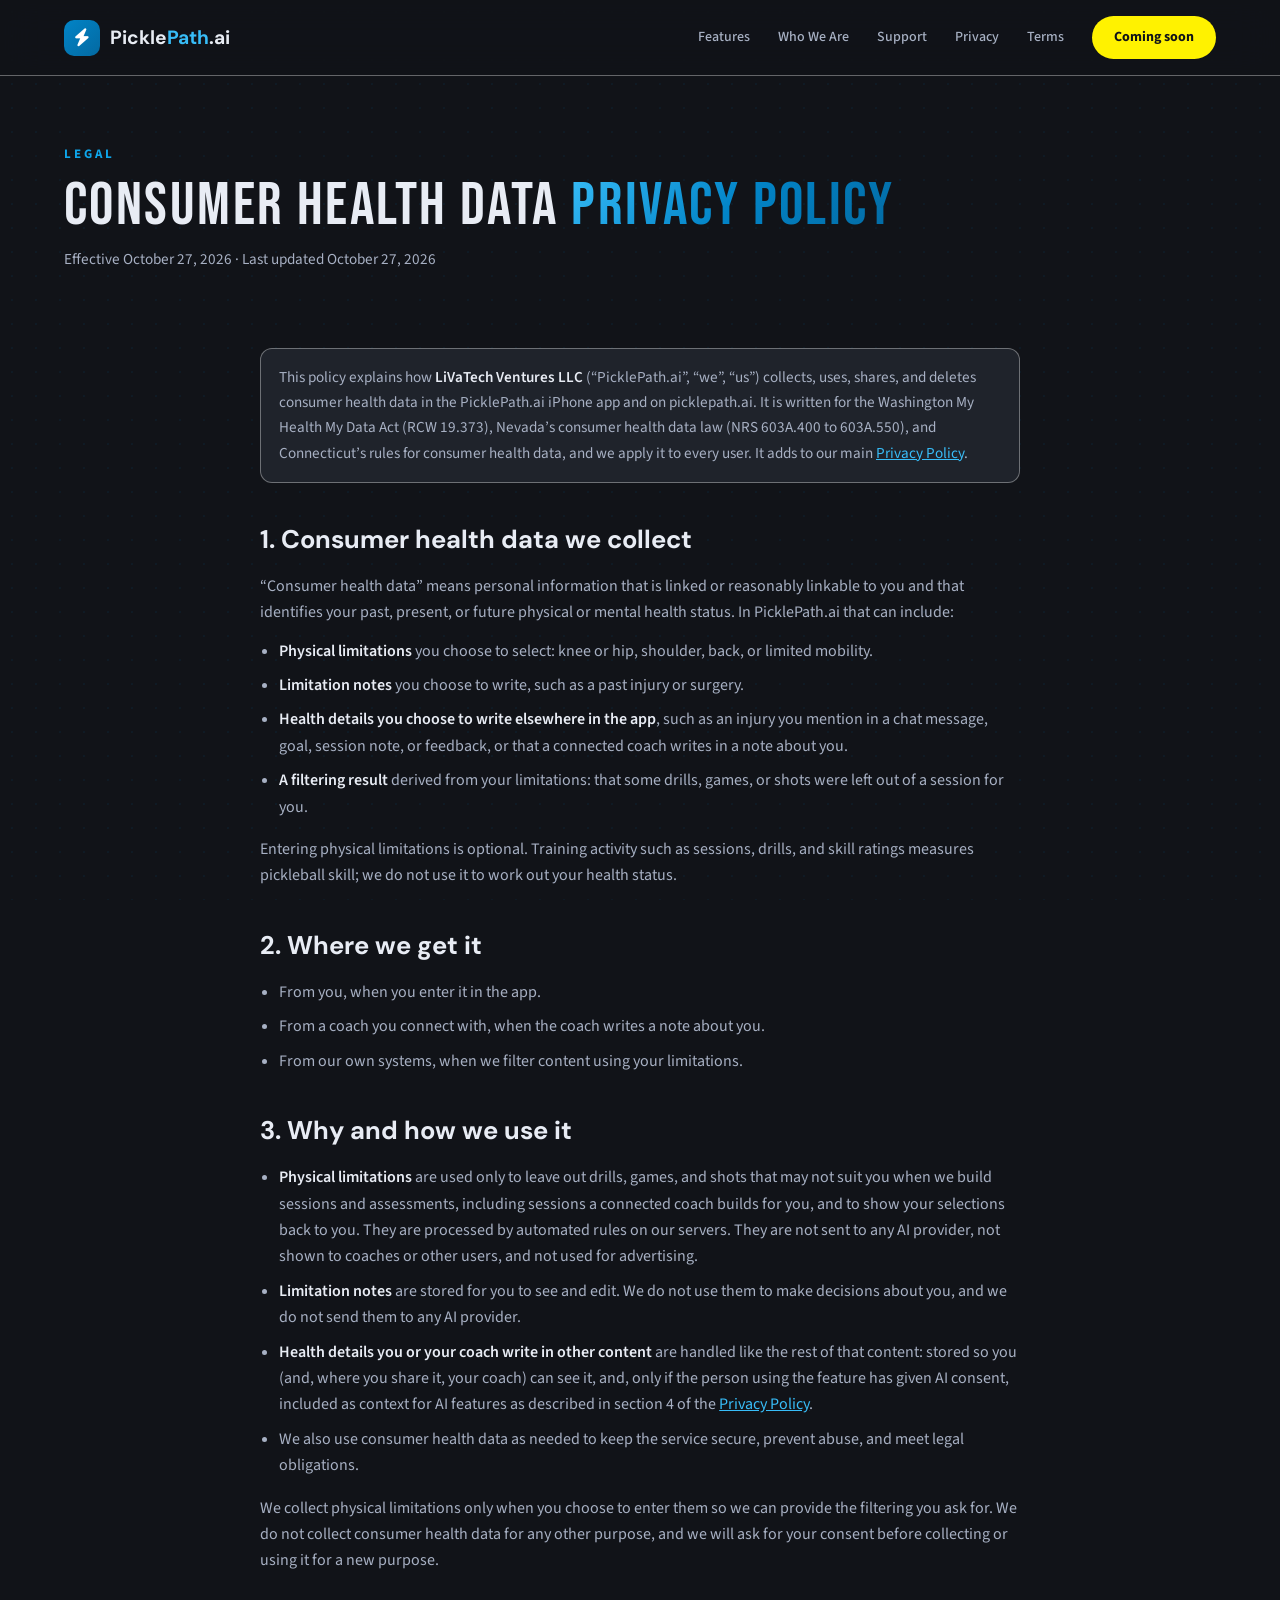
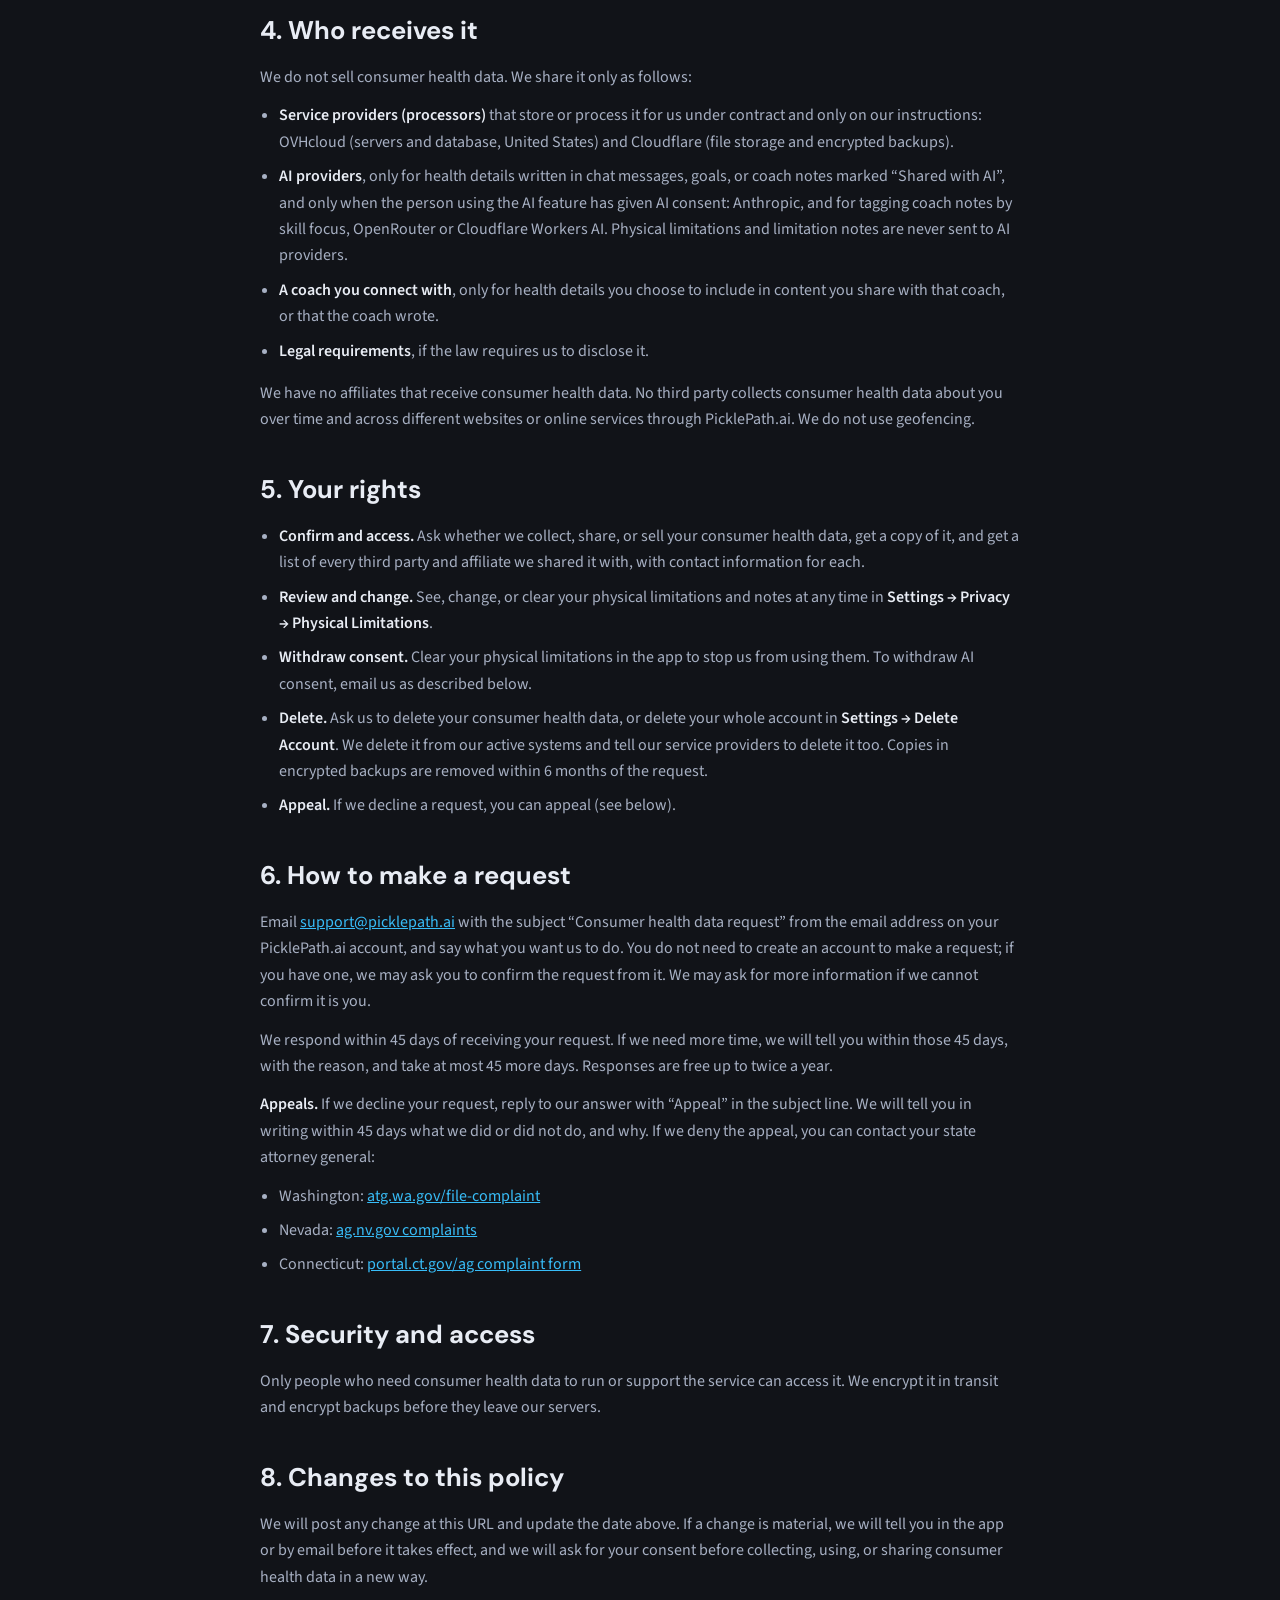
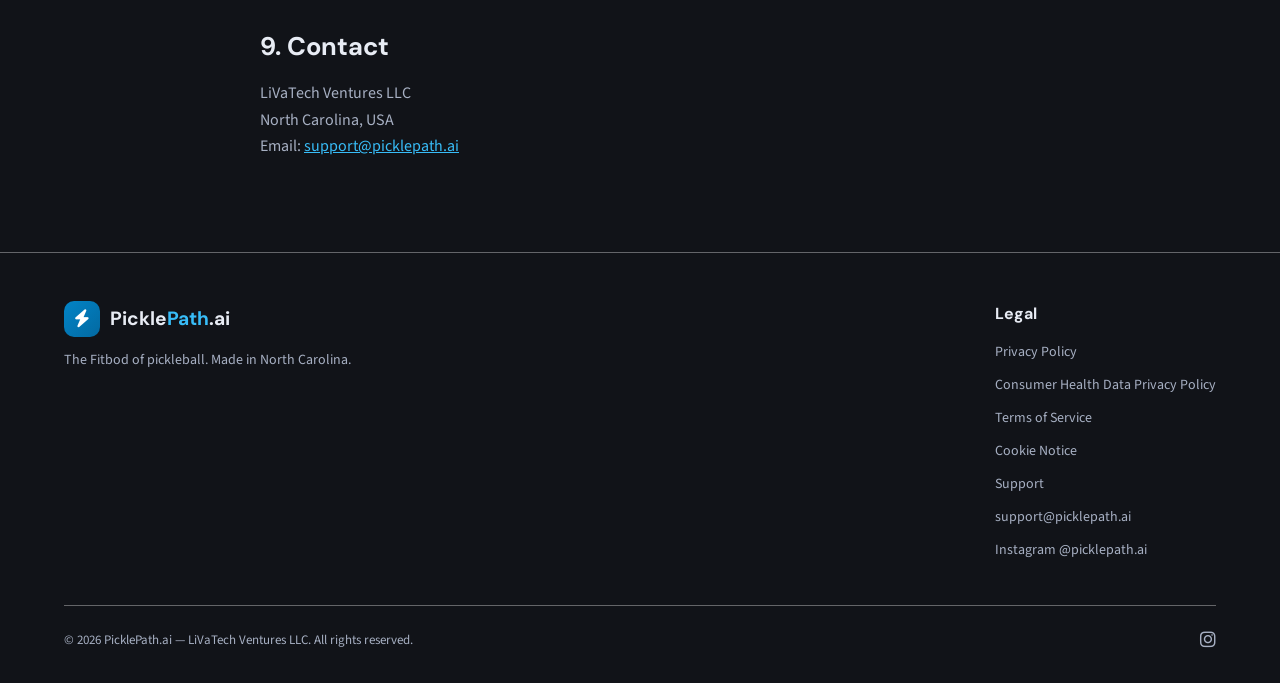
==== consumer-health-data/index.html @ 4d84c698 "legal: privacy policy matches app and backend; add Consumer Health Data Privacy Policy; subscription" ====
<!DOCTYPE html>
<html lang="en">
<head>
<meta charset="UTF-8">
<meta name="viewport" content="width=device-width, initial-scale=1.0">
<title>Consumer Health Data Privacy Policy — PicklePath.ai</title>
<meta name="description" content="How LiVaTech Ventures LLC handles consumer health data in PicklePath.ai under Washington, Nevada, and Connecticut law.">
<meta name="theme-color" content="#0284C7">
<link rel="preconnect" href="https://fonts.googleapis.com">
<link rel="preconnect" href="https://fonts.gstatic.com" crossorigin>
<link href="https://fonts.googleapis.com/css2?family=Bebas+Neue&family=DM+Sans:ital,opsz,wght@0,9..40,400;0,9..40,500;0,9..40,600;0,9..40,700&family=Source+Sans+3:ital,wght@0,400;0,500;0,600;0,700&display=swap" rel="stylesheet">
<link rel="stylesheet" href="https://cdnjs.cloudflare.com/ajax/libs/font-awesome/6.5.1/css/all.min.css">
<link rel="stylesheet" href="../css/legal.css">
</head>
<body>
<nav id="navbar">
  <div class="nav-inner">
    <a href="../" class="nav-logo"><div class="nav-logo-icon"><i class="fas fa-bolt"></i></div><div class="nav-logo-text">Pickle<span>Path</span>.ai</div></a>
    <div class="nav-links" id="navLinks">
      <a href="../#features">Features</a>
      <a href="../#who-we-are">Who We Are</a>
      <a href="../support/">Support</a>
      <a href="../privacy/">Privacy</a>
      <a href="../terms/">Terms</a>
      <a href="../#coming-soon" class="nav-cta">Coming soon</a>
    </div>
    <button class="mobile-toggle" id="mobileToggle" aria-label="Toggle menu"><i class="fas fa-bars"></i></button>
  </div>
</nav>

<header class="legal-hero">
  <div class="container">
    <span class="section-label">Legal</span>
    <h1>Consumer Health Data <span class="gradient-text">Privacy Policy</span></h1>
    <p class="legal-meta">Effective October 27, 2026 · Last updated October 27, 2026</p>
  </div>
</header>

<article class="container legal-doc">
  <p class="legal-note">
    This policy explains how <strong>LiVaTech Ventures LLC</strong> (“PicklePath.ai”, “we”, “us”) collects, uses, shares, and deletes consumer health data in the PicklePath.ai iPhone app and on picklepath.ai. It is written for the Washington My Health My Data Act (RCW 19.373), Nevada’s consumer health data law (NRS 603A.400 to 603A.550), and Connecticut’s rules for consumer health data, and we apply it to every user. It adds to our main <a href="../privacy/">Privacy Policy</a>.
  </p>

  <h2 id="what">1. Consumer health data we collect</h2>
  <p>“Consumer health data” means personal information that is linked or reasonably linkable to you and that identifies your past, present, or future physical or mental health status. In PicklePath.ai that can include:</p>
  <ul>
    <li><strong>Physical limitations</strong> you choose to select: knee or hip, shoulder, back, or limited mobility.</li>
    <li><strong>Limitation notes</strong> you choose to write, such as a past injury or surgery.</li>
    <li><strong>Health details you choose to write elsewhere in the app</strong>, such as an injury you mention in a chat message, goal, session note, or feedback, or that a connected coach writes in a note about you.</li>
    <li><strong>A filtering result</strong> derived from your limitations: that some drills, games, or shots were left out of a session for you.</li>
  </ul>
  <p>Entering physical limitations is optional. Training activity such as sessions, drills, and skill ratings measures pickleball skill; we do not use it to work out your health status.</p>

  <h2 id="sources">2. Where we get it</h2>
  <ul>
    <li>From you, when you enter it in the app.</li>
    <li>From a coach you connect with, when the coach writes a note about you.</li>
    <li>From our own systems, when we filter content using your limitations.</li>
  </ul>

  <h2 id="use">3. Why and how we use it</h2>
  <ul>
    <li><strong>Physical limitations</strong> are used only to leave out drills, games, and shots that may not suit you when we build sessions and assessments, including sessions a connected coach builds for you, and to show your selections back to you. They are processed by automated rules on our servers. They are not sent to any AI provider, not shown to coaches or other users, and not used for advertising.</li>
    <li><strong>Limitation notes</strong> are stored for you to see and edit. We do not use them to make decisions about you, and we do not send them to any AI provider.</li>
    <li><strong>Health details you or your coach write in other content</strong> are handled like the rest of that content: stored so you (and, where you share it, your coach) can see it, and, only if the person using the feature has given AI consent, included as context for AI features as described in section 4 of the <a href="../privacy/#ai">Privacy Policy</a>.</li>
    <li>We also use consumer health data as needed to keep the service secure, prevent abuse, and meet legal obligations.</li>
  </ul>
  <p>We collect physical limitations only when you choose to enter them so we can provide the filtering you ask for. We do not collect consumer health data for any other purpose, and we will ask for your consent before collecting or using it for a new purpose.</p>

  <h2 id="sharing">4. Who receives it</h2>
  <p>We do not sell consumer health data. We share it only as follows:</p>
  <ul>
    <li><strong>Service providers (processors)</strong> that store or process it for us under contract and only on our instructions: OVHcloud (servers and database, United States) and Cloudflare (file storage and encrypted backups).</li>
    <li><strong>AI providers</strong>, only for health details written in chat messages, goals, or coach notes marked “Shared with AI”, and only when the person using the AI feature has given AI consent: Anthropic, and for tagging coach notes by skill focus, OpenRouter or Cloudflare Workers AI. Physical limitations and limitation notes are never sent to AI providers.</li>
    <li><strong>A coach you connect with</strong>, only for health details you choose to include in content you share with that coach, or that the coach wrote.</li>
    <li><strong>Legal requirements</strong>, if the law requires us to disclose it.</li>
  </ul>
  <p>We have no affiliates that receive consumer health data. No third party collects consumer health data about you over time and across different websites or online services through PicklePath.ai. We do not use geofencing.</p>

  <h2 id="rights">5. Your rights</h2>
  <ul>
    <li><strong>Confirm and access.</strong> Ask whether we collect, share, or sell your consumer health data, get a copy of it, and get a list of every third party and affiliate we shared it with, with contact information for each.</li>
    <li><strong>Review and change.</strong> See, change, or clear your physical limitations and notes at any time in <strong>Settings → Privacy → Physical Limitations</strong>.</li>
    <li><strong>Withdraw consent.</strong> Clear your physical limitations in the app to stop us from using them. To withdraw AI consent, email us as described below.</li>
    <li><strong>Delete.</strong> Ask us to delete your consumer health data, or delete your whole account in <strong>Settings → Delete Account</strong>. We delete it from our active systems and tell our service providers to delete it too. Copies in encrypted backups are removed within 6 months of the request.</li>
    <li><strong>Appeal.</strong> If we decline a request, you can appeal (see below).</li>
  </ul>

  <h2 id="requests">6. How to make a request</h2>
  <p>Email <a href="mailto:support@picklepath.ai?subject=Consumer%20health%20data%20request">support@picklepath.ai</a> with the subject “Consumer health data request” from the email address on your PicklePath.ai account, and say what you want us to do. You do not need to create an account to make a request; if you have one, we may ask you to confirm the request from it. We may ask for more information if we cannot confirm it is you.</p>
  <p>We respond within 45 days of receiving your request. If we need more time, we will tell you within those 45 days, with the reason, and take at most 45 more days. Responses are free up to twice a year.</p>
  <p><strong>Appeals.</strong> If we decline your request, reply to our answer with “Appeal” in the subject line. We will tell you in writing within 45 days what we did or did not do, and why. If we deny the appeal, you can contact your state attorney general:</p>
  <ul>
    <li>Washington: <a href="https://www.atg.wa.gov/file-complaint" rel="noopener noreferrer">atg.wa.gov/file-complaint</a></li>
    <li>Nevada: <a href="https://ag.nv.gov/Complaints/CSU_Complaints___FAQ/" rel="noopener noreferrer">ag.nv.gov complaints</a></li>
    <li>Connecticut: <a href="https://portal.ct.gov/ag/common/complaint-form-landing-page" rel="noopener noreferrer">portal.ct.gov/ag complaint form</a></li>
  </ul>

  <h2 id="security">7. Security and access</h2>
  <p>Only people who need consumer health data to run or support the service can access it. We encrypt it in transit and encrypt backups before they leave our servers.</p>

  <h2 id="changes">8. Changes to this policy</h2>
  <p>We will post any change at this URL and update the date above. If a change is material, we will tell you in the app or by email before it takes effect, and we will ask for your consent before collecting, using, or sharing consumer health data in a new way.</p>

  <h2 id="contact">9. Contact</h2>
  <p>LiVaTech Ventures LLC<br>North Carolina, USA<br>Email: <a href="mailto:support@picklepath.ai">support@picklepath.ai</a></p>
</article>

<footer>
  <div class="container">
    <div class="footer-inner">
      <div class="footer-brand">
        <a href="../" class="nav-logo"><div class="nav-logo-icon"><i class="fas fa-bolt"></i></div><div class="nav-logo-text">Pickle<span>Path</span>.ai</div></a>
        <p>The Fitbod of pickleball. Made in North Carolina.</p>
      </div>
      <div class="footer-links-group">
        <h4>Legal</h4>
        <a href="../privacy/">Privacy Policy</a>
        <a href="./">Consumer Health Data Privacy Policy</a>
        <a href="../terms/">Terms of Service</a>
        <a href="../cookie-notice/">Cookie Notice</a>
        <a href="../support/">Support</a>
        <a href="mailto:support@picklepath.ai">support@picklepath.ai</a>
        <a href="https://www.instagram.com/picklepath.ai/" rel="noopener noreferrer">Instagram @picklepath.ai</a>
      </div>
    </div>
    <div class="footer-bottom"><p>© 2026 PicklePath.ai — LiVaTech Ventures LLC. All rights reserved.</p><div class="footer-socials"><a href="https://www.instagram.com/picklepath.ai/" aria-label="PicklePath.ai on Instagram" rel="noopener noreferrer"><i class="fab fa-instagram"></i></a></div></div>
  </div>
</footer>
<script src="../js/site.js"></script>
</body>
</html>
---- css/legal.css ----
*, *::before, *::after { box-sizing: border-box; margin: 0; padding: 0; }
:root {
  --primary: #0284C7;
  --primary-light: #0EA5E9;
  --primary-bright: #38BDF8;
  --primary-dark: #0369A1;
  --accent: #FFF200;
  --bg: #111318;
  --surface: #181B22;
  --card: #1F232B;
  --text: #E8ECF4;
  --text-secondary: #A7B0C3;
  --border: rgba(255,255,255,0.35);
  --font-display: 'Bebas Neue', sans-serif;
  --font-heading: 'DM Sans', sans-serif;
  --font-body: 'Source Sans 3', sans-serif;
  --max-w: 1200px;
  --prose-w: 760px;
  --transition: 0.3s cubic-bezier(0.4, 0, 0.2, 1);
}
html { scroll-behavior: smooth; scroll-padding-top: 88px; -webkit-font-smoothing: antialiased; }
body {
  font-family: var(--font-body);
  background: var(--bg);
  color: var(--text);
  line-height: 1.65;
}
body::before {
  content: '';
  position: fixed;
  inset: 0;
  background-image: radial-gradient(rgba(2, 132, 199, 0.07) 1px, transparent 1px);
  background-size: 24px 24px;
  pointer-events: none;
  z-index: 0;
}
.container { max-width: var(--max-w); margin: 0 auto; padding: 0 24px; position: relative; z-index: 1; }
.gradient-text {
  background: linear-gradient(135deg, var(--primary-bright), var(--primary), var(--primary-dark));
  -webkit-background-clip: text;
  -webkit-text-fill-color: transparent;
  background-clip: text;
}
nav {
  position: fixed;
  top: 0; left: 0; right: 0;
  z-index: 100;
  padding: 16px 0;
  background: rgba(17, 19, 24, 0.85);
  backdrop-filter: blur(20px) saturate(180%);
  -webkit-backdrop-filter: blur(20px) saturate(180%);
  box-shadow: 0 1px 0 var(--border);
}
.nav-inner {
  display: flex;
  align-items: center;
  justify-content: space-between;
  max-width: var(--max-w);
  margin: 0 auto;
  padding: 0 24px;
}
.nav-logo { display: flex; align-items: center; gap: 10px; text-decoration: none; }
.nav-logo-icon {
  width: 36px; height: 36px;
  background: linear-gradient(135deg, var(--primary), var(--primary-dark));
  border-radius: 10px;
  display: flex; align-items: center; justify-content: center;
  font-size: 18px; color: white;
}
.nav-logo-text { font-family: var(--font-heading); font-weight: 700; font-size: 1.2rem; color: var(--text); }
.nav-logo-text span { color: var(--primary-bright); }
.nav-links { display: flex; align-items: center; gap: 28px; }
.nav-links a {
  color: var(--text-secondary);
  text-decoration: none;
  font-size: 14px;
  font-weight: 500;
}
.nav-links a:hover, .nav-links a[aria-current="page"] { color: var(--text); }
.nav-cta {
  background: var(--accent) !important;
  color: #111318 !important;
  font-weight: 700 !important;
  padding: 10px 22px;
  border-radius: 50px;
  font-size: 14px !important;
}
.mobile-toggle { display: none; background: none; border: none; color: var(--text); font-size: 22px; cursor: pointer; }

.legal-hero { padding: 140px 0 32px; }
.legal-hero .section-label {
  font-size: 13px;
  font-weight: 700;
  letter-spacing: 3px;
  text-transform: uppercase;
  color: var(--primary-light);
  margin-bottom: 12px;
  display: inline-block;
}
.legal-hero h1 {
  font-family: var(--font-display);
  font-weight: 400;
  font-size: clamp(2.6rem, 6vw, 3.8rem);
  letter-spacing: 0.04em;
  text-transform: uppercase;
  line-height: 0.95;
  margin-bottom: 12px;
}
.legal-meta { color: var(--text-secondary); font-size: 0.95rem; }

.legal-doc {
  max-width: var(--prose-w);
  padding: 24px 0 80px;
}
.legal-doc h2 {
  font-family: var(--font-heading);
  font-weight: 700;
  font-size: 1.6rem;
  margin: 36px 0 12px;
}
.legal-doc h3 {
  font-size: 1.05rem;
  font-weight: 600;
  margin: 22px 0 8px;
}
.legal-doc p, .legal-doc li { color: var(--text-secondary); margin-bottom: 12px; }
.legal-doc ul { padding-left: 1.2rem; margin-bottom: 16px; }
.legal-doc li { margin-bottom: 8px; }
.legal-doc a { color: var(--primary-bright); }
.legal-doc strong { color: var(--text); font-weight: 600; }
.legal-note {
  background: var(--card);
  border: 1px solid var(--border);
  border-radius: 12px;
  padding: 16px 18px;
  margin: 20px 0 28px;
  color: var(--text-secondary);
  font-size: 0.95rem;
}
.support-card {
  background: var(--card);
  border: 1px solid var(--border);
  border-radius: 16px;
  padding: 24px;
  margin: 8px 0 32px;
}
.support-card h2 { margin-top: 0; }
.support-cta {
  display: inline-flex;
  align-items: center;
  margin-top: 8px;
  padding: 12px 22px;
  background: var(--accent);
  color: #111318 !important;
  font-weight: 700;
  border-radius: 12px;
  text-decoration: none;
}

.legal-doc table {
  width: 100%;
  border-collapse: collapse;
  margin: 16px 0 24px;
  font-size: 0.9rem;
}
.legal-doc table th,
.legal-doc table td {
  padding: 10px 12px;
  border: 1px solid var(--border);
  text-align: left;
  vertical-align: top;
}
.legal-doc table th {
  background: var(--card);
  font-weight: 600;
  color: var(--text);
}
.legal-doc table td {
  color: var(--text-secondary);
}
.legal-doc table tr:nth-child(even) td {
  background: rgba(255, 255, 255, 0.02);
}
footer { padding: 48px 0 28px; border-top: 1px solid var(--border); }
.footer-inner { display: flex; justify-content: space-between; gap: 40px; margin-bottom: 32px; }
.footer-brand { max-width: 300px; }
.footer-brand .nav-logo { margin-bottom: 12px; }
.footer-brand p { font-size: 14px; color: var(--text-secondary); }
.footer-links-group h4 { font-family: var(--font-heading); font-weight: 700; margin-bottom: 14px; }
.footer-links-group a {
  display: block;
  font-size: 14px;
  color: var(--text-secondary);
  text-decoration: none;
  margin-bottom: 10px;
}
.footer-links-group a:hover { color: var(--primary-bright); }
.footer-bottom {
  display: flex;
  justify-content: space-between;
  align-items: center;
  padding-top: 20px;
  border-top: 1px solid var(--border);
  font-size: 13px;
  color: var(--text-secondary);
}
.footer-socials { display: flex; gap: 16px; }
.footer-socials a { color: var(--text-secondary); font-size: 18px; }
.footer-socials a:hover { color: var(--primary-bright); }

@media (max-width: 768px) {
  .nav-links { display: none; }
  .nav-links.open {
    display: flex;
    flex-direction: column;
    position: absolute;
    top: 100%; left: 0; right: 0;
    background: rgba(17, 19, 24, 0.95);
    padding: 24px;
    gap: 20px;
    border-bottom: 1px solid var(--border);
  }
  .mobile-toggle { display: block; }
  .footer-inner, .footer-bottom { flex-direction: column; gap: 20px; }
}
@media (prefers-reduced-motion: reduce) {
  html { scroll-behavior: auto; }
}
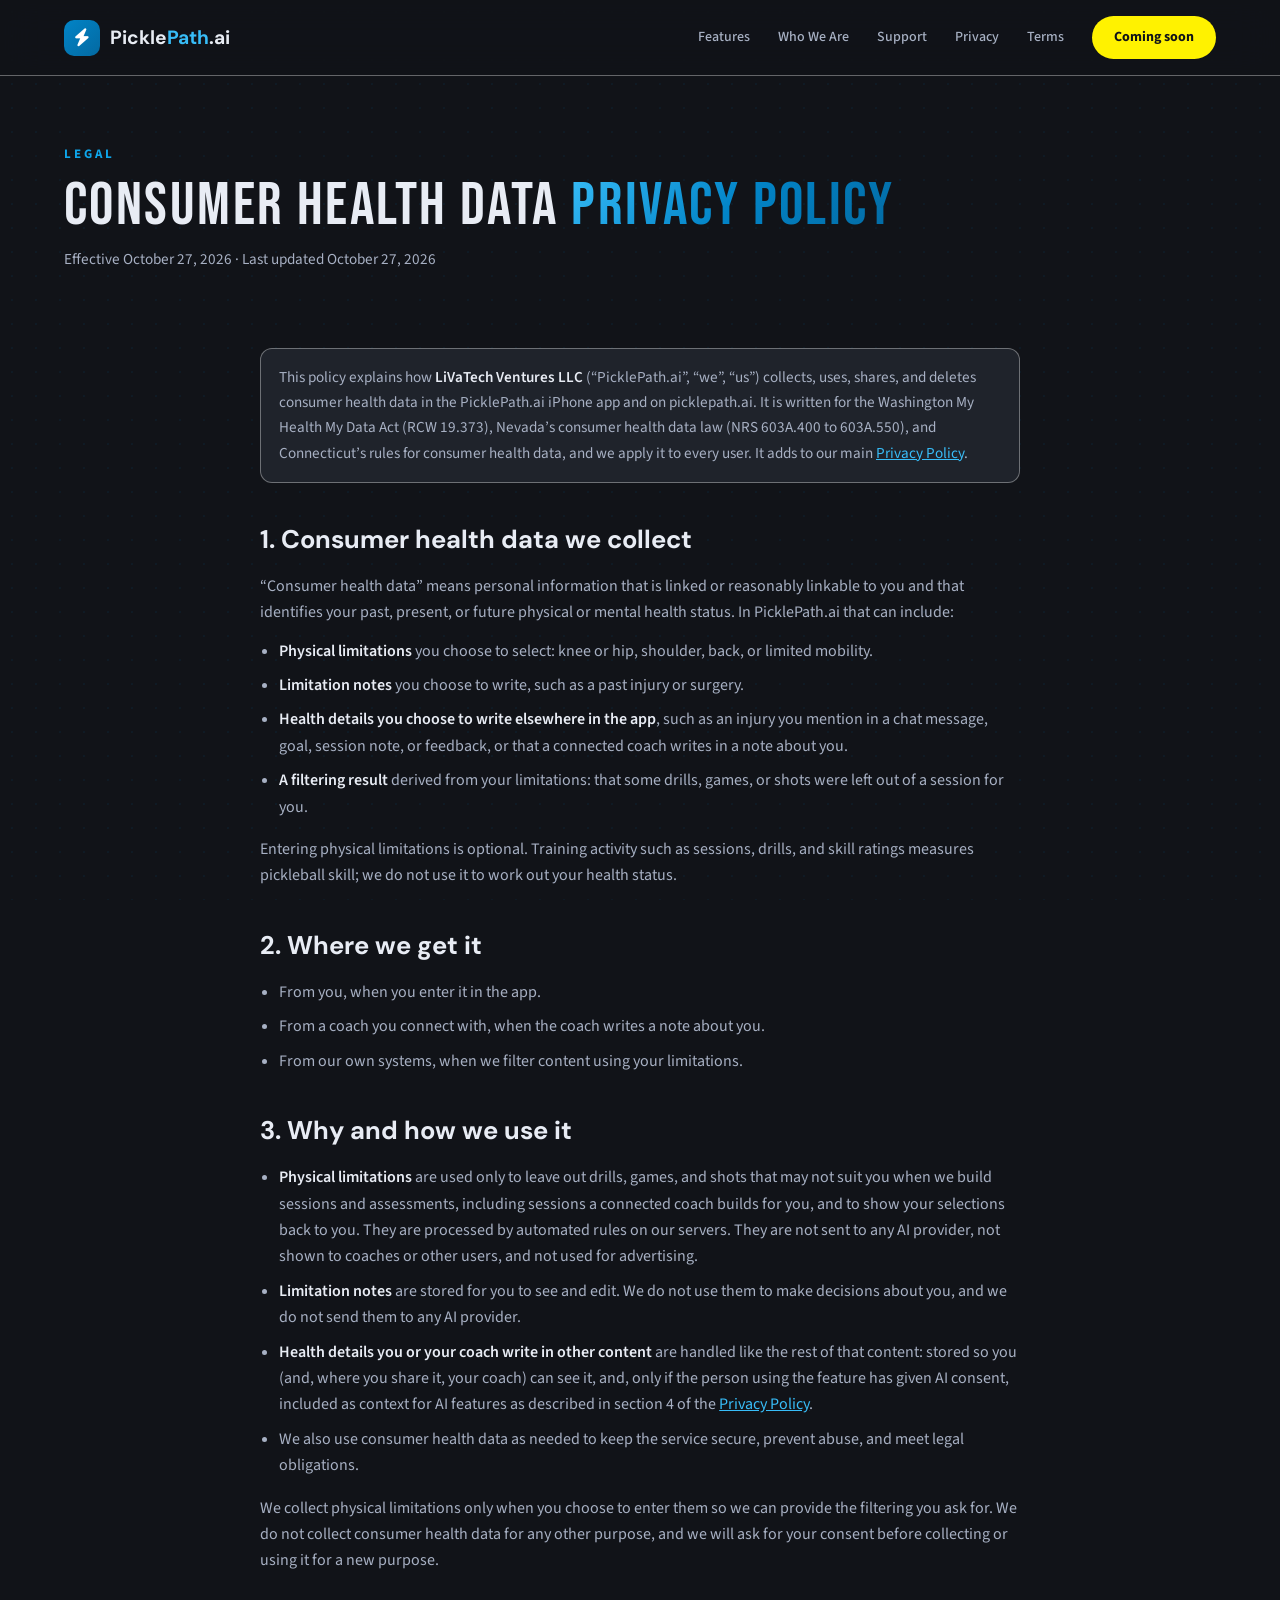
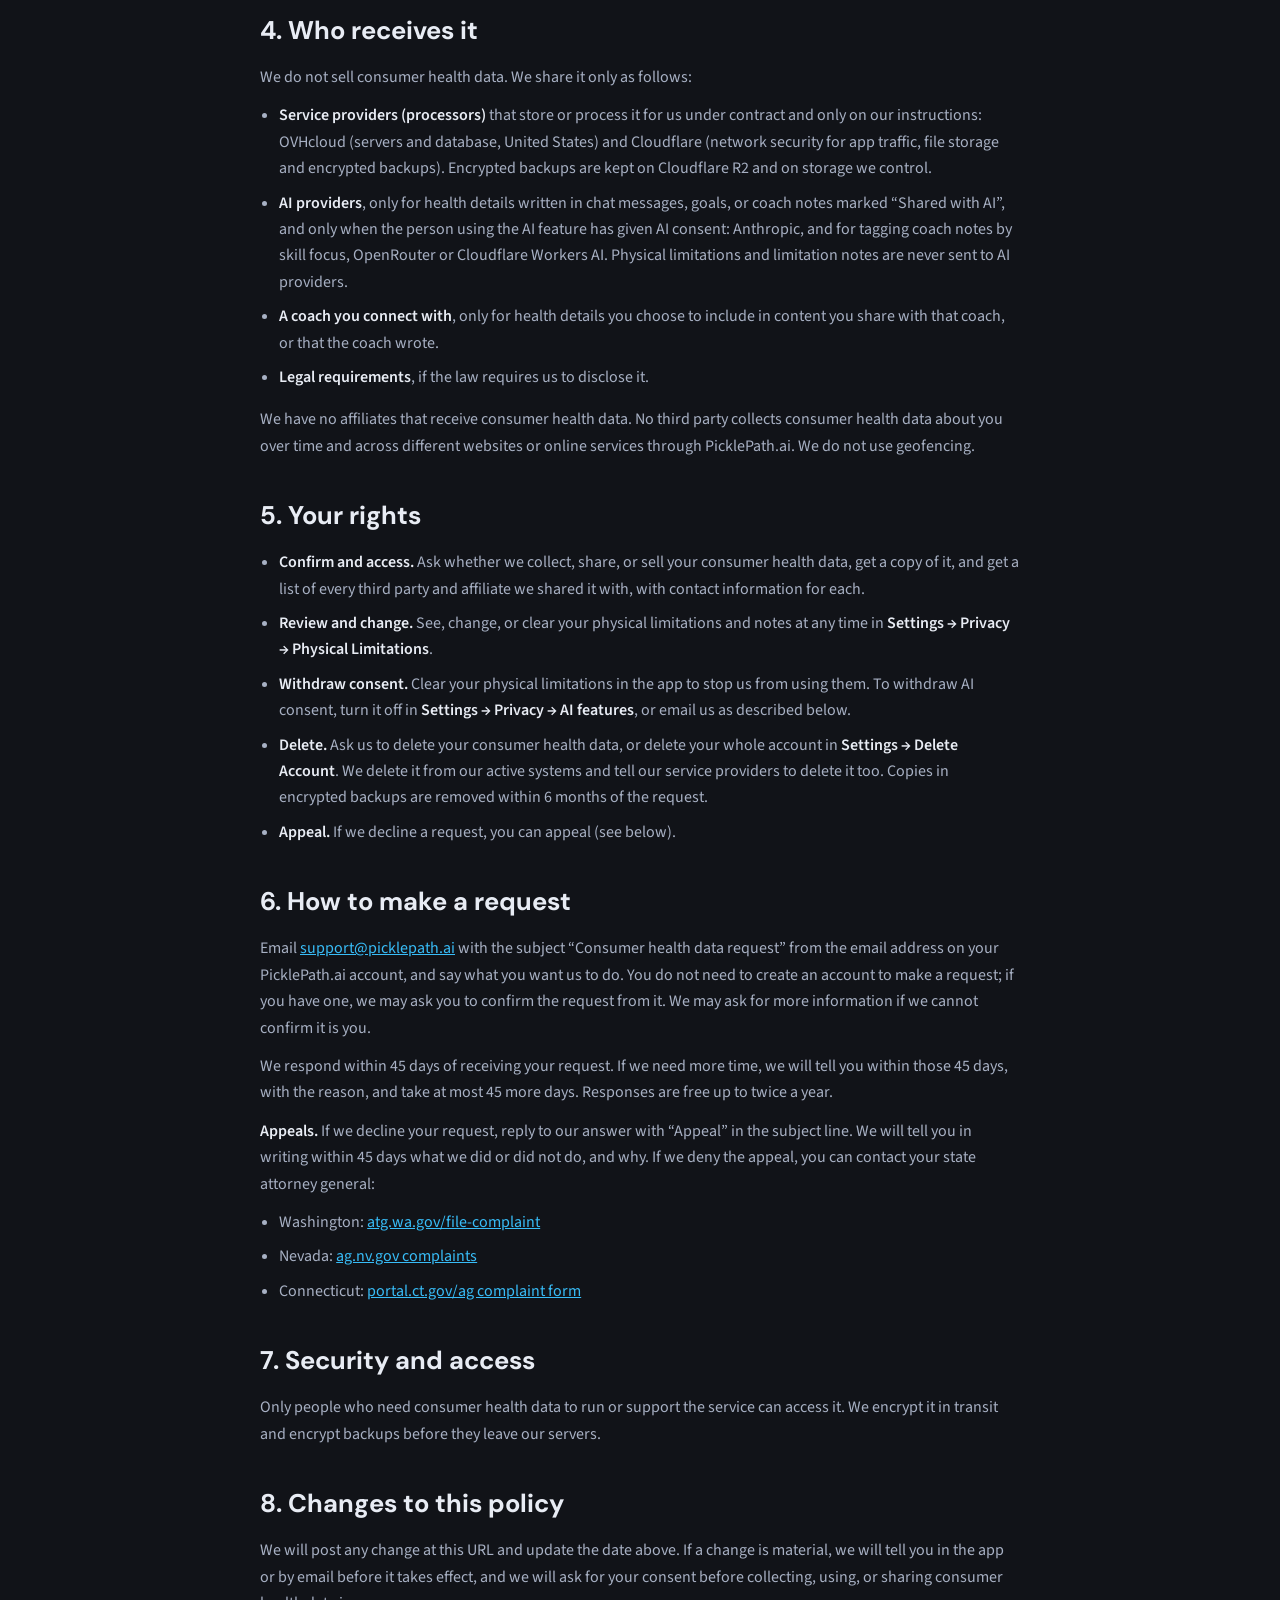
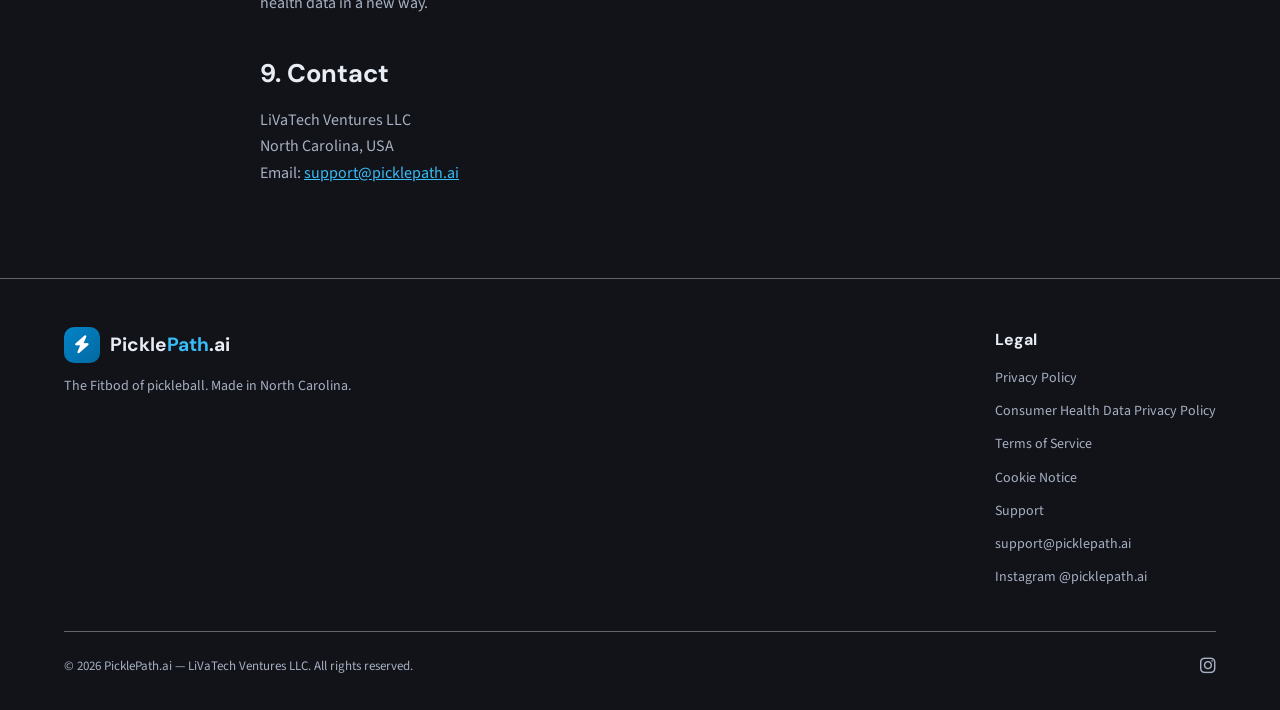
==== commit 449f77dc: "Updates the Privacy Policy. [skip ci]" ====
--- a/consumer-health-data/index.html
+++ b/consumer-health-data/index.html
@@ -70,7 +70,7 @@
   <h2 id="sharing">4. Who receives it</h2>
   <p>We do not sell consumer health data. We share it only as follows:</p>
   <ul>
-    <li><strong>Service providers (processors)</strong> that store or process it for us under contract and only on our instructions: OVHcloud (servers and database, United States) and Cloudflare (file storage and encrypted backups).</li>
+    <li><strong>Service providers (processors)</strong> that store or process it for us under contract and only on our instructions: OVHcloud (servers and database, United States) and Cloudflare (network security for app traffic, file storage and encrypted backups). Encrypted backups are kept on Cloudflare R2 and on storage we control.</li>
     <li><strong>AI providers</strong>, only for health details written in chat messages, goals, or coach notes marked “Shared with AI”, and only when the person using the AI feature has given AI consent: Anthropic, and for tagging coach notes by skill focus, OpenRouter or Cloudflare Workers AI. Physical limitations and limitation notes are never sent to AI providers.</li>
     <li><strong>A coach you connect with</strong>, only for health details you choose to include in content you share with that coach, or that the coach wrote.</li>
     <li><strong>Legal requirements</strong>, if the law requires us to disclose it.</li>
@@ -81,7 +81,7 @@
   <ul>
     <li><strong>Confirm and access.</strong> Ask whether we collect, share, or sell your consumer health data, get a copy of it, and get a list of every third party and affiliate we shared it with, with contact information for each.</li>
     <li><strong>Review and change.</strong> See, change, or clear your physical limitations and notes at any time in <strong>Settings → Privacy → Physical Limitations</strong>.</li>
-    <li><strong>Withdraw consent.</strong> Clear your physical limitations in the app to stop us from using them. To withdraw AI consent, email us as described below.</li>
+    <li><strong>Withdraw consent.</strong> Clear your physical limitations in the app to stop us from using them. To withdraw AI consent, turn it off in <strong>Settings → Privacy → AI features</strong>, or email us as described below.</li>
     <li><strong>Delete.</strong> Ask us to delete your consumer health data, or delete your whole account in <strong>Settings → Delete Account</strong>. We delete it from our active systems and tell our service providers to delete it too. Copies in encrypted backups are removed within 6 months of the request.</li>
     <li><strong>Appeal.</strong> If we decline a request, you can appeal (see below).</li>
   </ul>
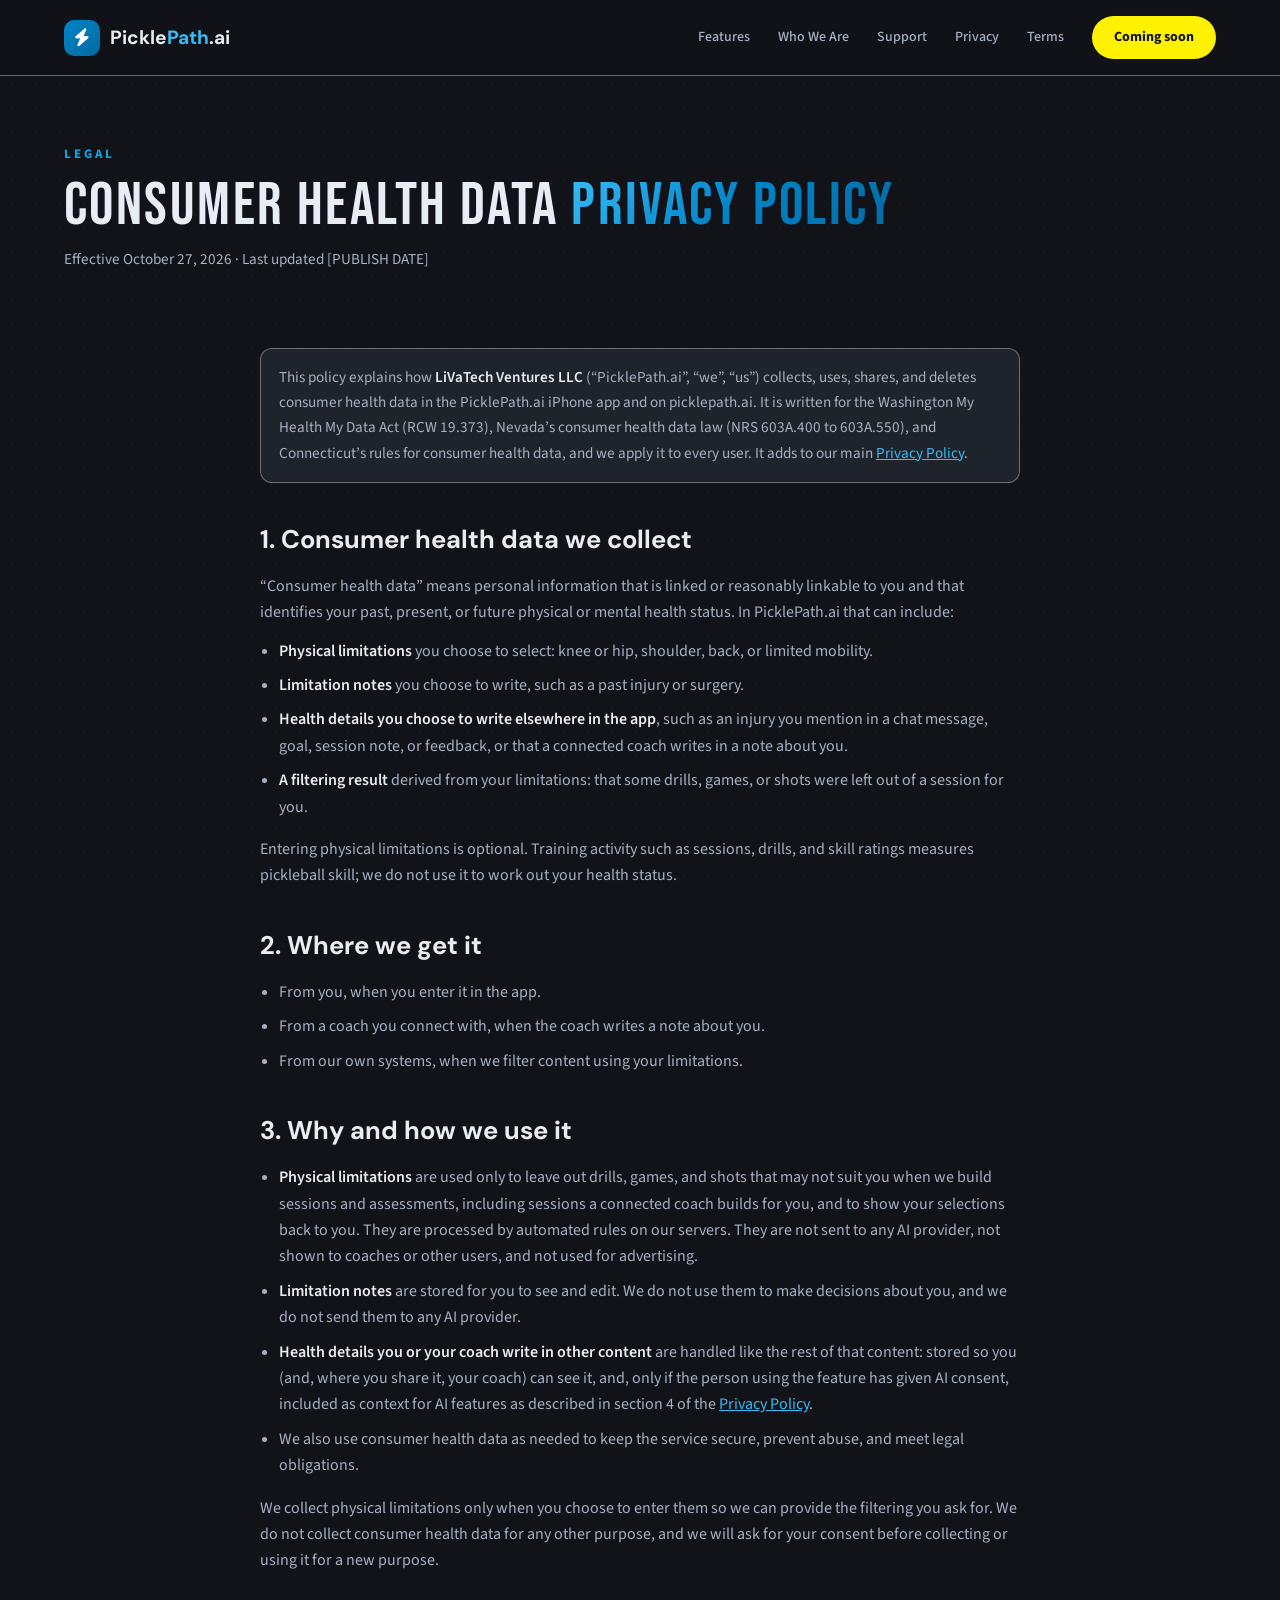
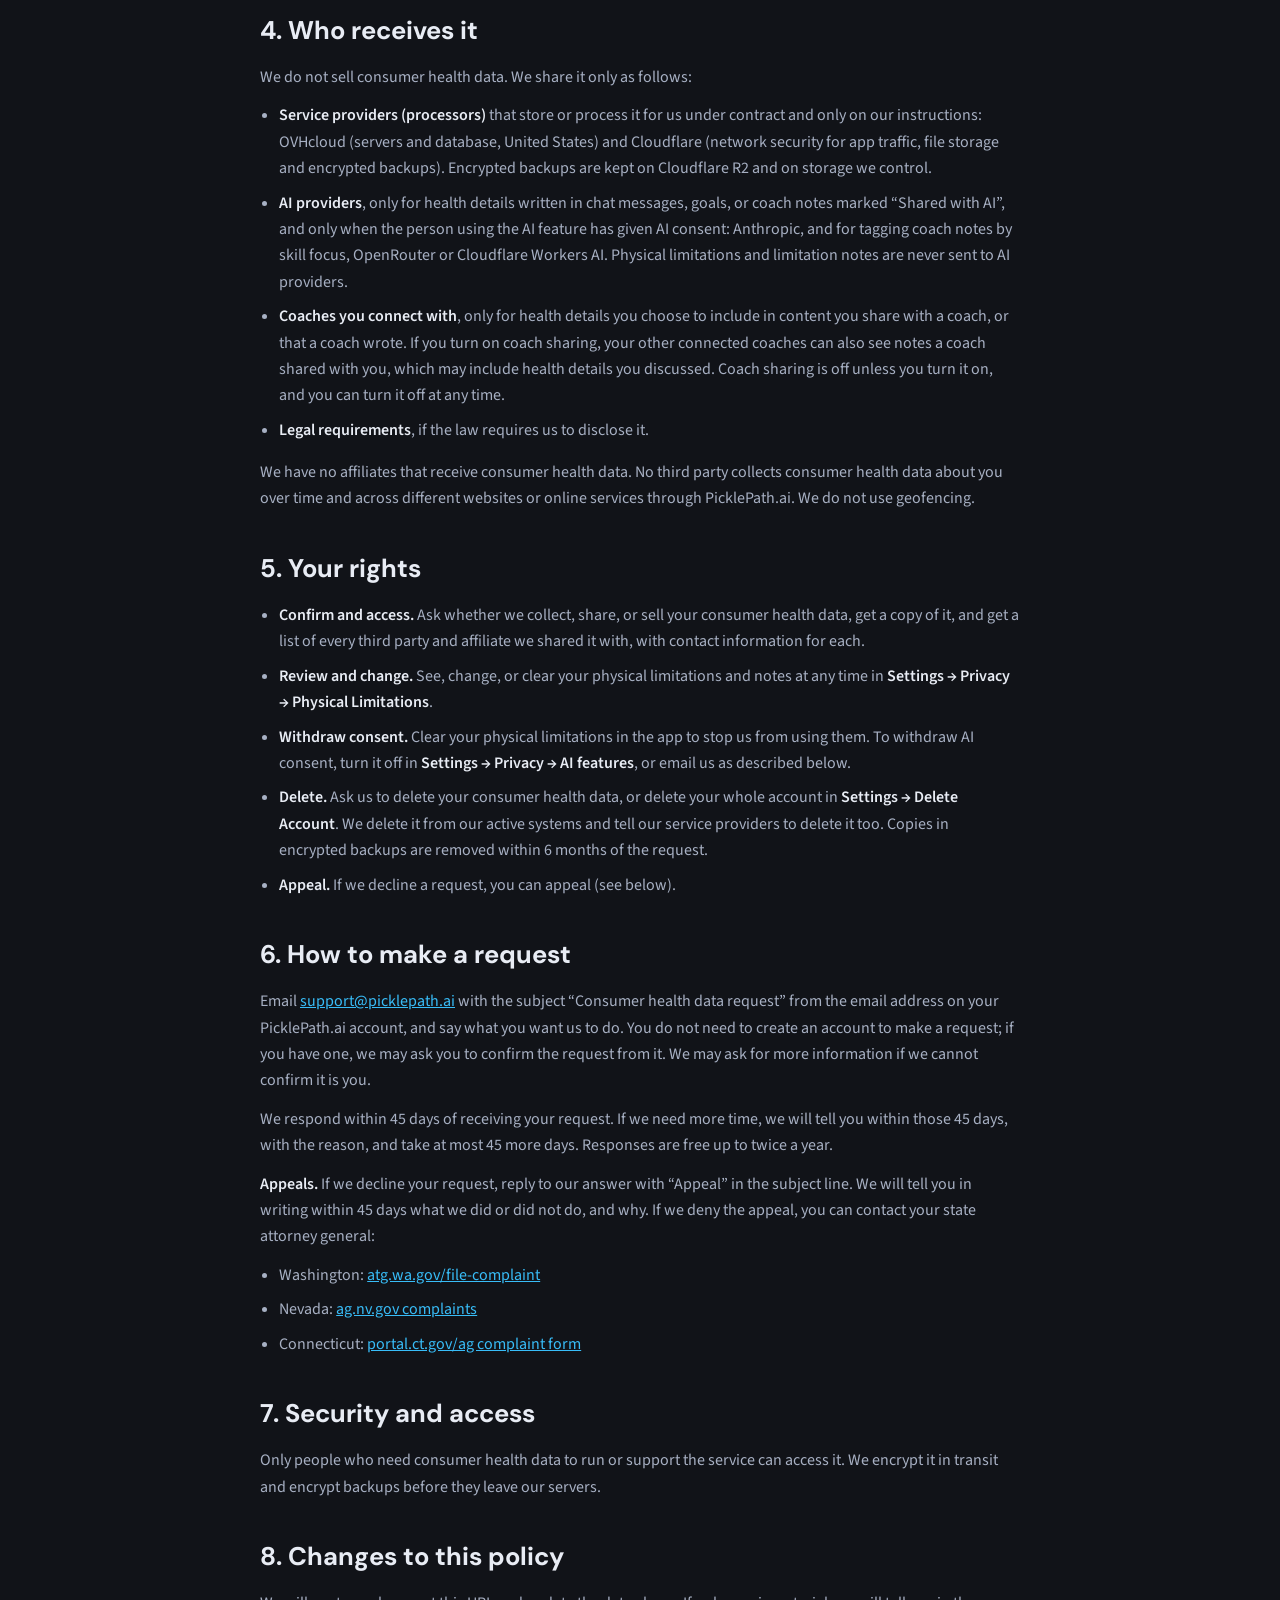
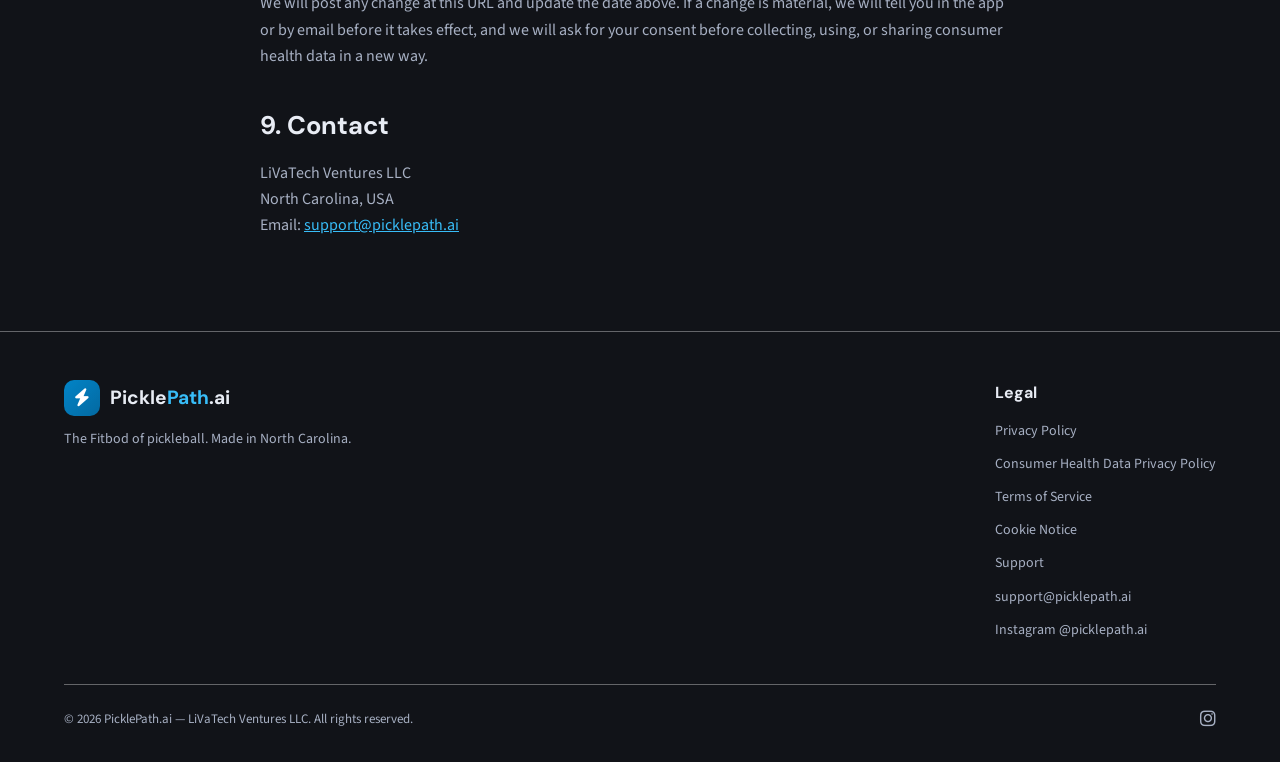
==== commit f3ecf26c: "docs: privacy text for calendar link and coach sharing (DO NOT MERGE until the feature release)" ====
--- a/consumer-health-data/index.html
+++ b/consumer-health-data/index.html
@@ -32,7 +32,7 @@
   <div class="container">
     <span class="section-label">Legal</span>
     <h1>Consumer Health Data <span class="gradient-text">Privacy Policy</span></h1>
-    <p class="legal-meta">Effective October 27, 2026 · Last updated October 27, 2026</p>
+    <p class="legal-meta">Effective October 27, 2026 · Last updated [PUBLISH DATE]</p>
   </div>
 </header>
 
@@ -72,7 +72,7 @@
   <ul>
     <li><strong>Service providers (processors)</strong> that store or process it for us under contract and only on our instructions: OVHcloud (servers and database, United States) and Cloudflare (network security for app traffic, file storage and encrypted backups). Encrypted backups are kept on Cloudflare R2 and on storage we control.</li>
     <li><strong>AI providers</strong>, only for health details written in chat messages, goals, or coach notes marked “Shared with AI”, and only when the person using the AI feature has given AI consent: Anthropic, and for tagging coach notes by skill focus, OpenRouter or Cloudflare Workers AI. Physical limitations and limitation notes are never sent to AI providers.</li>
-    <li><strong>A coach you connect with</strong>, only for health details you choose to include in content you share with that coach, or that the coach wrote.</li>
+    <li><strong>Coaches you connect with</strong>, only for health details you choose to include in content you share with a coach, or that a coach wrote. If you turn on coach sharing, your other connected coaches can also see notes a coach shared with you, which may include health details you discussed. Coach sharing is off unless you turn it on, and you can turn it off at any time.</li>
     <li><strong>Legal requirements</strong>, if the law requires us to disclose it.</li>
   </ul>
   <p>We have no affiliates that receive consumer health data. No third party collects consumer health data about you over time and across different websites or online services through PicklePath.ai. We do not use geofencing.</p>
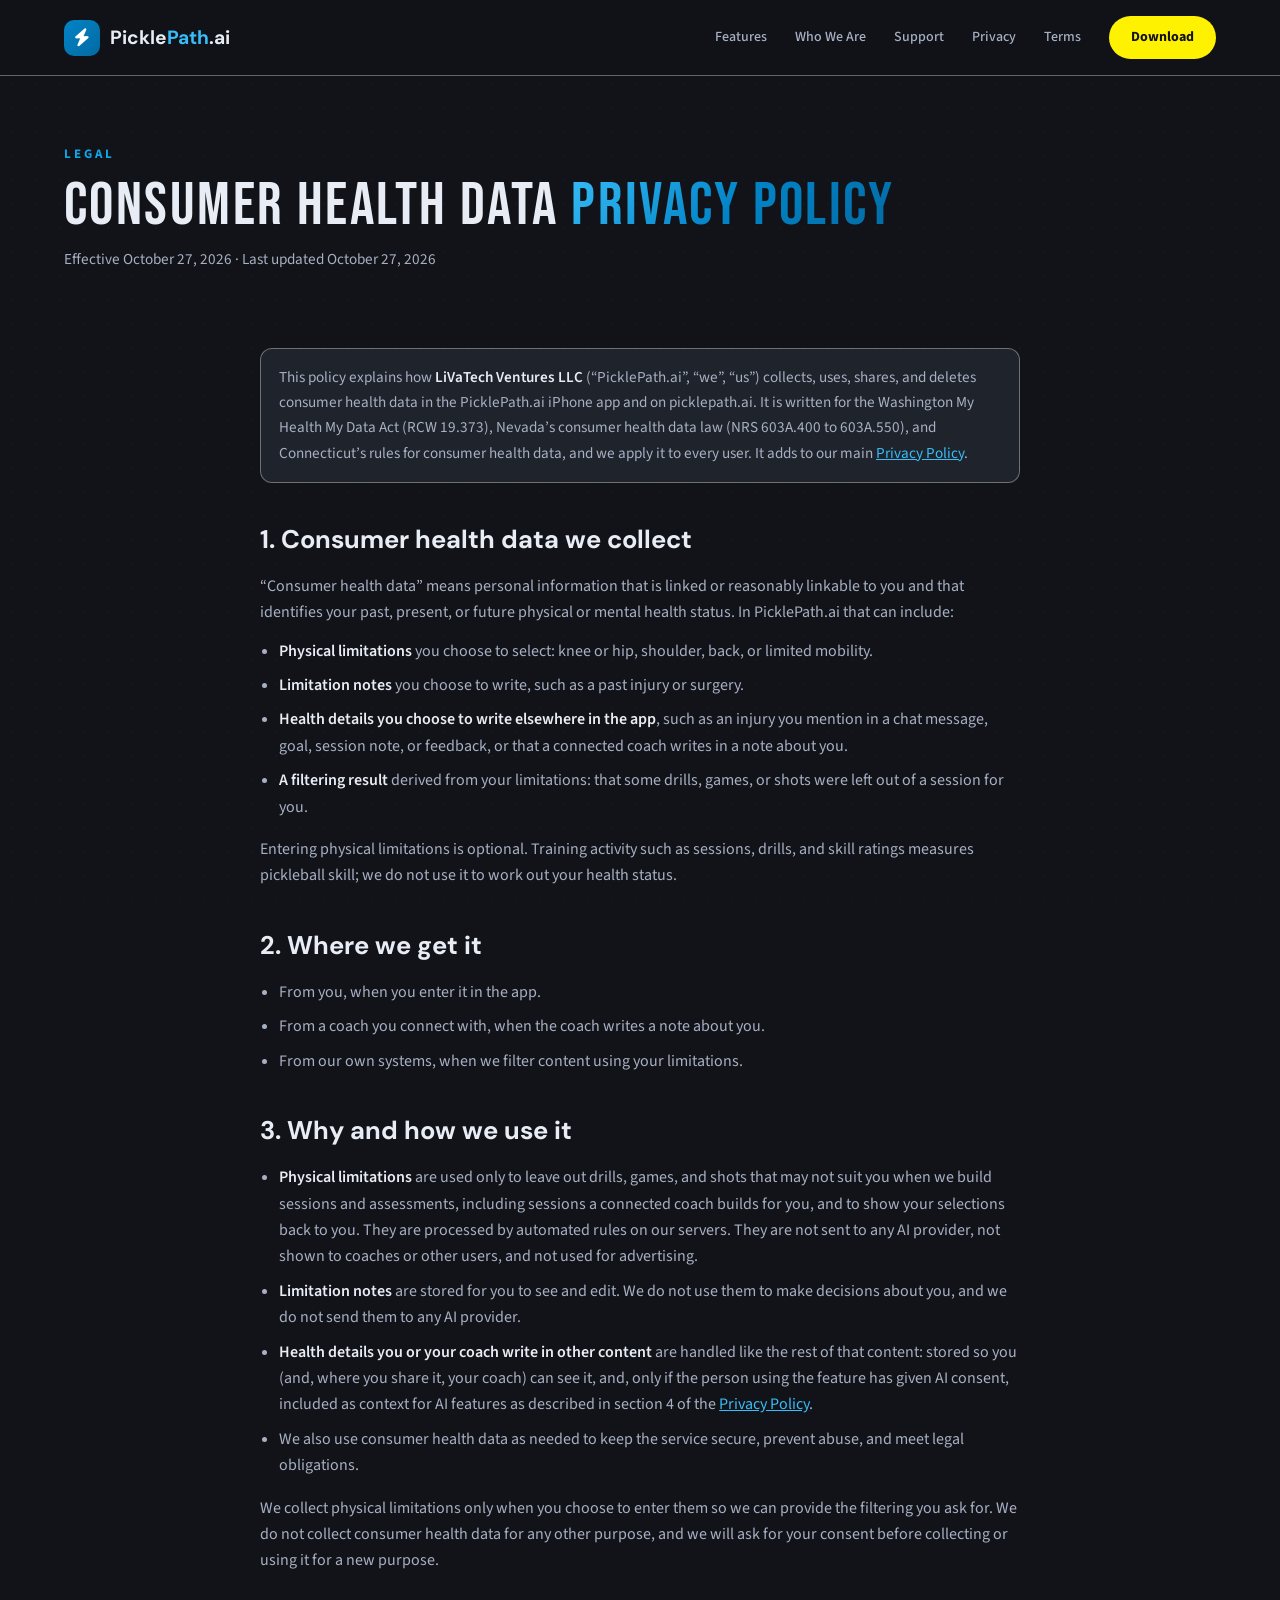
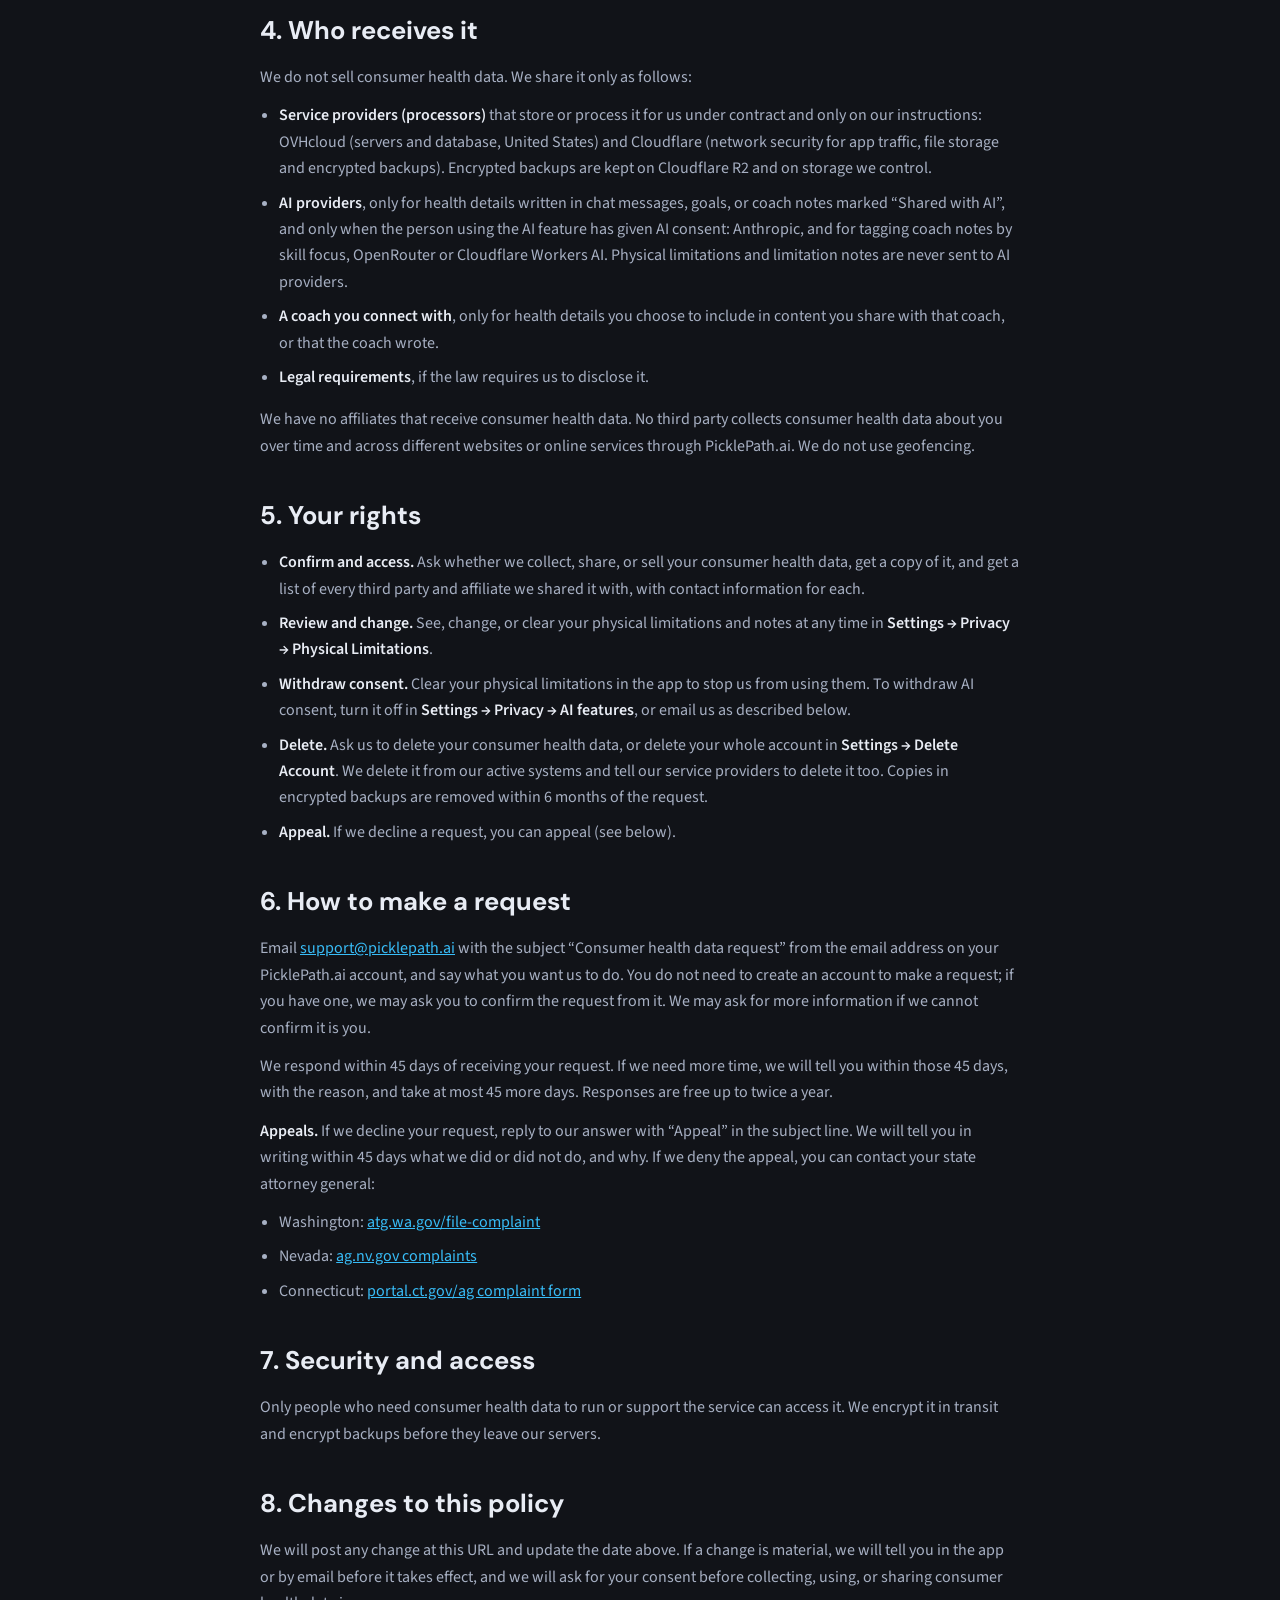
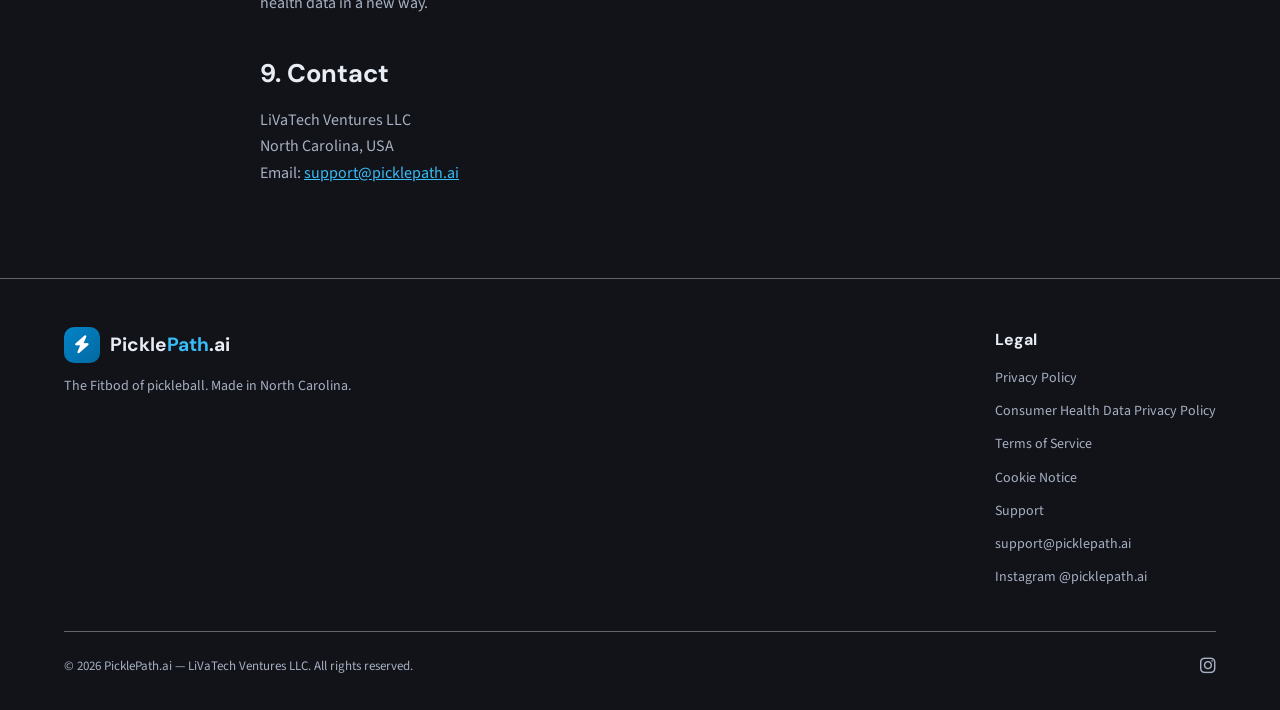
==== commit 1a94bb9b: "Link App Store listing; replace Coming soon CTAs" ====
--- a/consumer-health-data/index.html
+++ b/consumer-health-data/index.html
@@ -22,7 +22,7 @@
       <a href="../support/">Support</a>
       <a href="../privacy/">Privacy</a>
       <a href="../terms/">Terms</a>
-      <a href="../#coming-soon" class="nav-cta">Coming soon</a>
+      <a href="../#download" class="nav-cta">Download</a>
     </div>
     <button class="mobile-toggle" id="mobileToggle" aria-label="Toggle menu"><i class="fas fa-bars"></i></button>
   </div>
@@ -32,7 +32,7 @@
   <div class="container">
     <span class="section-label">Legal</span>
     <h1>Consumer Health Data <span class="gradient-text">Privacy Policy</span></h1>
-    <p class="legal-meta">Effective October 27, 2026 · Last updated [PUBLISH DATE]</p>
+    <p class="legal-meta">Effective October 27, 2026 · Last updated October 27, 2026</p>
   </div>
 </header>
 
@@ -72,7 +72,7 @@
   <ul>
     <li><strong>Service providers (processors)</strong> that store or process it for us under contract and only on our instructions: OVHcloud (servers and database, United States) and Cloudflare (network security for app traffic, file storage and encrypted backups). Encrypted backups are kept on Cloudflare R2 and on storage we control.</li>
     <li><strong>AI providers</strong>, only for health details written in chat messages, goals, or coach notes marked “Shared with AI”, and only when the person using the AI feature has given AI consent: Anthropic, and for tagging coach notes by skill focus, OpenRouter or Cloudflare Workers AI. Physical limitations and limitation notes are never sent to AI providers.</li>
-    <li><strong>Coaches you connect with</strong>, only for health details you choose to include in content you share with a coach, or that a coach wrote. If you turn on coach sharing, your other connected coaches can also see notes a coach shared with you, which may include health details you discussed. Coach sharing is off unless you turn it on, and you can turn it off at any time.</li>
+    <li><strong>A coach you connect with</strong>, only for health details you choose to include in content you share with that coach, or that the coach wrote.</li>
     <li><strong>Legal requirements</strong>, if the law requires us to disclose it.</li>
   </ul>
   <p>We have no affiliates that receive consumer health data. No third party collects consumer health data about you over time and across different websites or online services through PicklePath.ai. We do not use geofencing.</p>
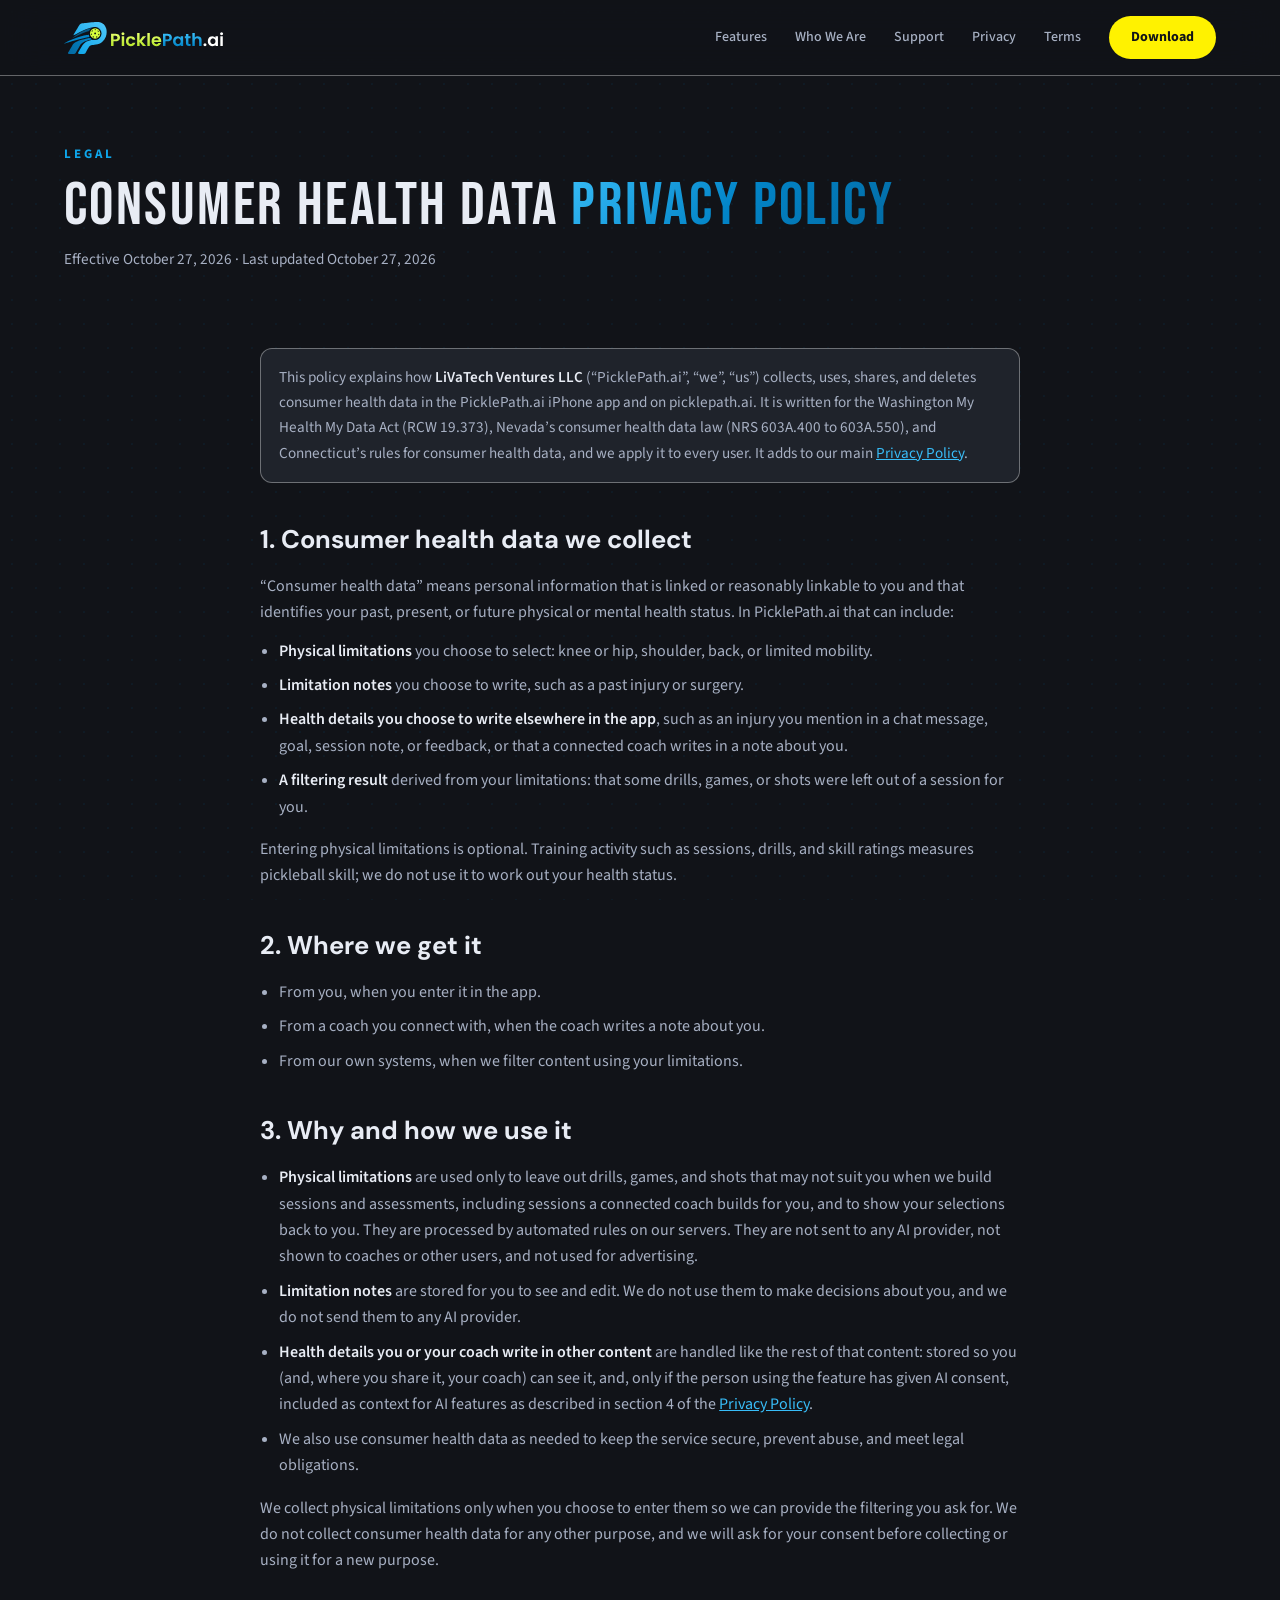
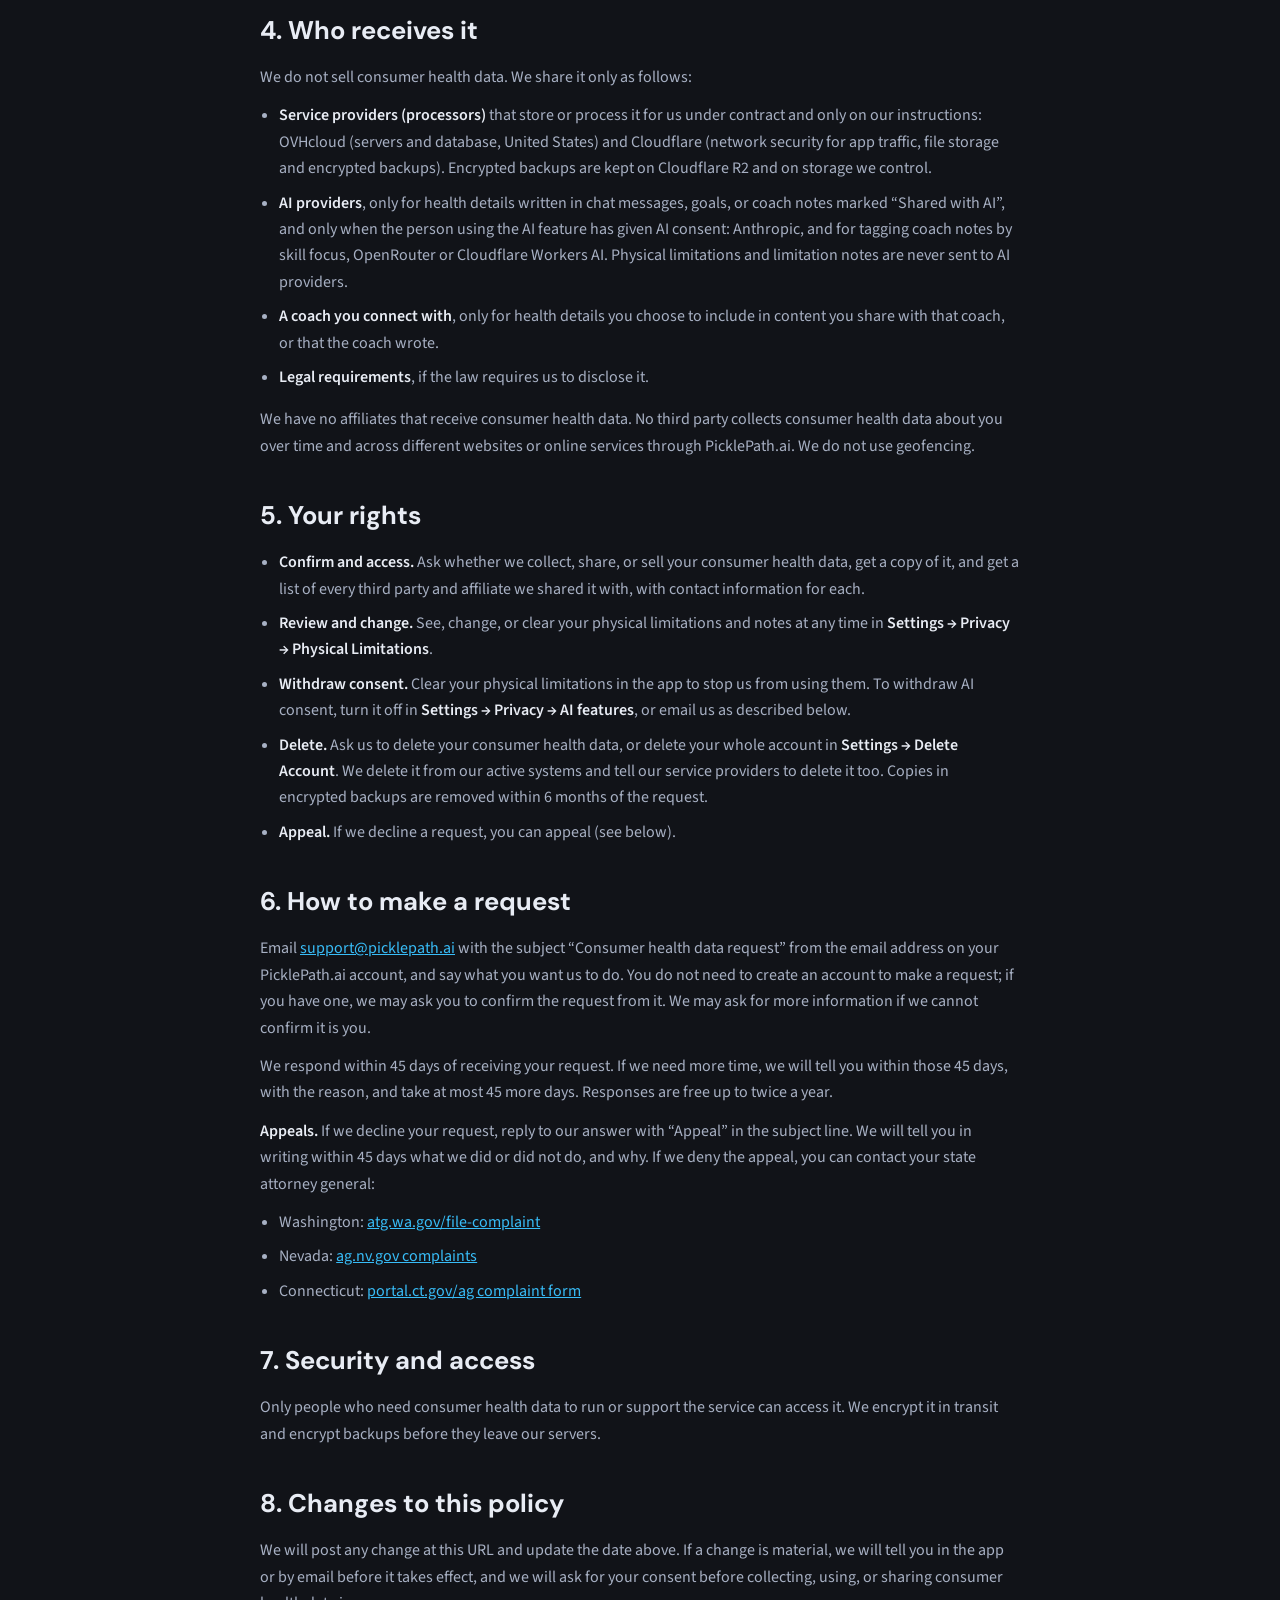
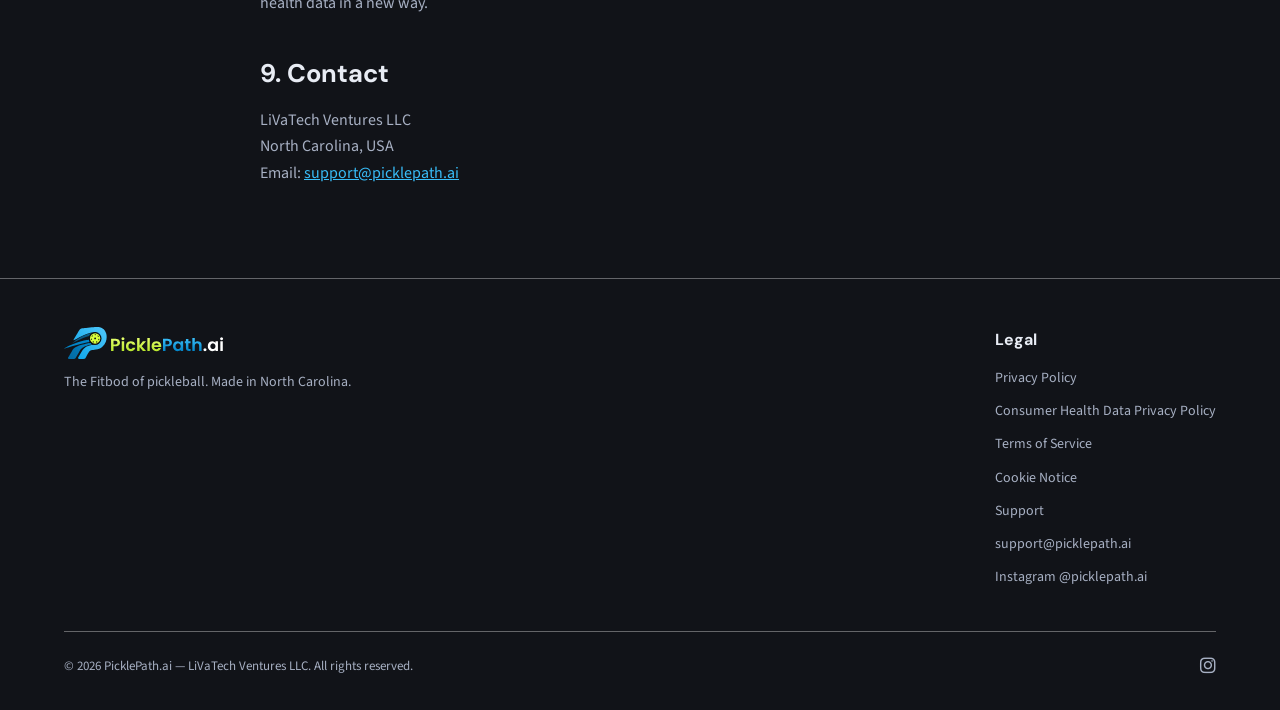
==== commit abcb8d17: "Use app brand kit logo and favicons" ====
--- a/consumer-health-data/index.html
+++ b/consumer-health-data/index.html
@@ -11,11 +11,14 @@
 <link href="https://fonts.googleapis.com/css2?family=Bebas+Neue&family=DM+Sans:ital,opsz,wght@0,9..40,400;0,9..40,500;0,9..40,600;0,9..40,700&family=Source+Sans+3:ital,wght@0,400;0,500;0,600;0,700&display=swap" rel="stylesheet">
 <link rel="stylesheet" href="https://cdnjs.cloudflare.com/ajax/libs/font-awesome/6.5.1/css/all.min.css">
 <link rel="stylesheet" href="../css/legal.css">
+<link rel="icon" href="../favicon.ico" sizes="32x32">
+<link rel="icon" href="../assets/brand/favicon.svg" type="image/svg+xml">
+<link rel="apple-touch-icon" href="../assets/brand/apple-touch-icon.png">
 </head>
 <body>
 <nav id="navbar">
   <div class="nav-inner">
-    <a href="../" class="nav-logo"><div class="nav-logo-icon"><i class="fas fa-bolt"></i></div><div class="nav-logo-text">Pickle<span>Path</span>.ai</div></a>
+    <a href="../" class="nav-logo"><img class="nav-logo-img" src="../assets/brand/logo.svg" width="160" height="32" alt="PicklePath.ai"></a>
     <div class="nav-links" id="navLinks">
       <a href="../#features">Features</a>
       <a href="../#who-we-are">Who We Are</a>
@@ -110,7 +113,7 @@
   <div class="container">
     <div class="footer-inner">
       <div class="footer-brand">
-        <a href="../" class="nav-logo"><div class="nav-logo-icon"><i class="fas fa-bolt"></i></div><div class="nav-logo-text">Pickle<span>Path</span>.ai</div></a>
+        <a href="../" class="nav-logo"><img class="nav-logo-img" src="../assets/brand/logo.svg" width="160" height="32" alt="PicklePath.ai"></a>
         <p>The Fitbod of pickleball. Made in North Carolina.</p>
       </div>
       <div class="footer-links-group">
--- a/css/legal.css
+++ b/css/legal.css
@@ -60,15 +60,7 @@
   padding: 0 24px;
 }
 .nav-logo { display: flex; align-items: center; gap: 10px; text-decoration: none; }
-.nav-logo-icon {
-  width: 36px; height: 36px;
-  background: linear-gradient(135deg, var(--primary), var(--primary-dark));
-  border-radius: 10px;
-  display: flex; align-items: center; justify-content: center;
-  font-size: 18px; color: white;
-}
-.nav-logo-text { font-family: var(--font-heading); font-weight: 700; font-size: 1.2rem; color: var(--text); }
-.nav-logo-text span { color: var(--primary-bright); }
+.nav-logo-img { display: block; height: 32px; width: auto; }
 .nav-links { display: flex; align-items: center; gap: 28px; }
 .nav-links a {
   color: var(--text-secondary);
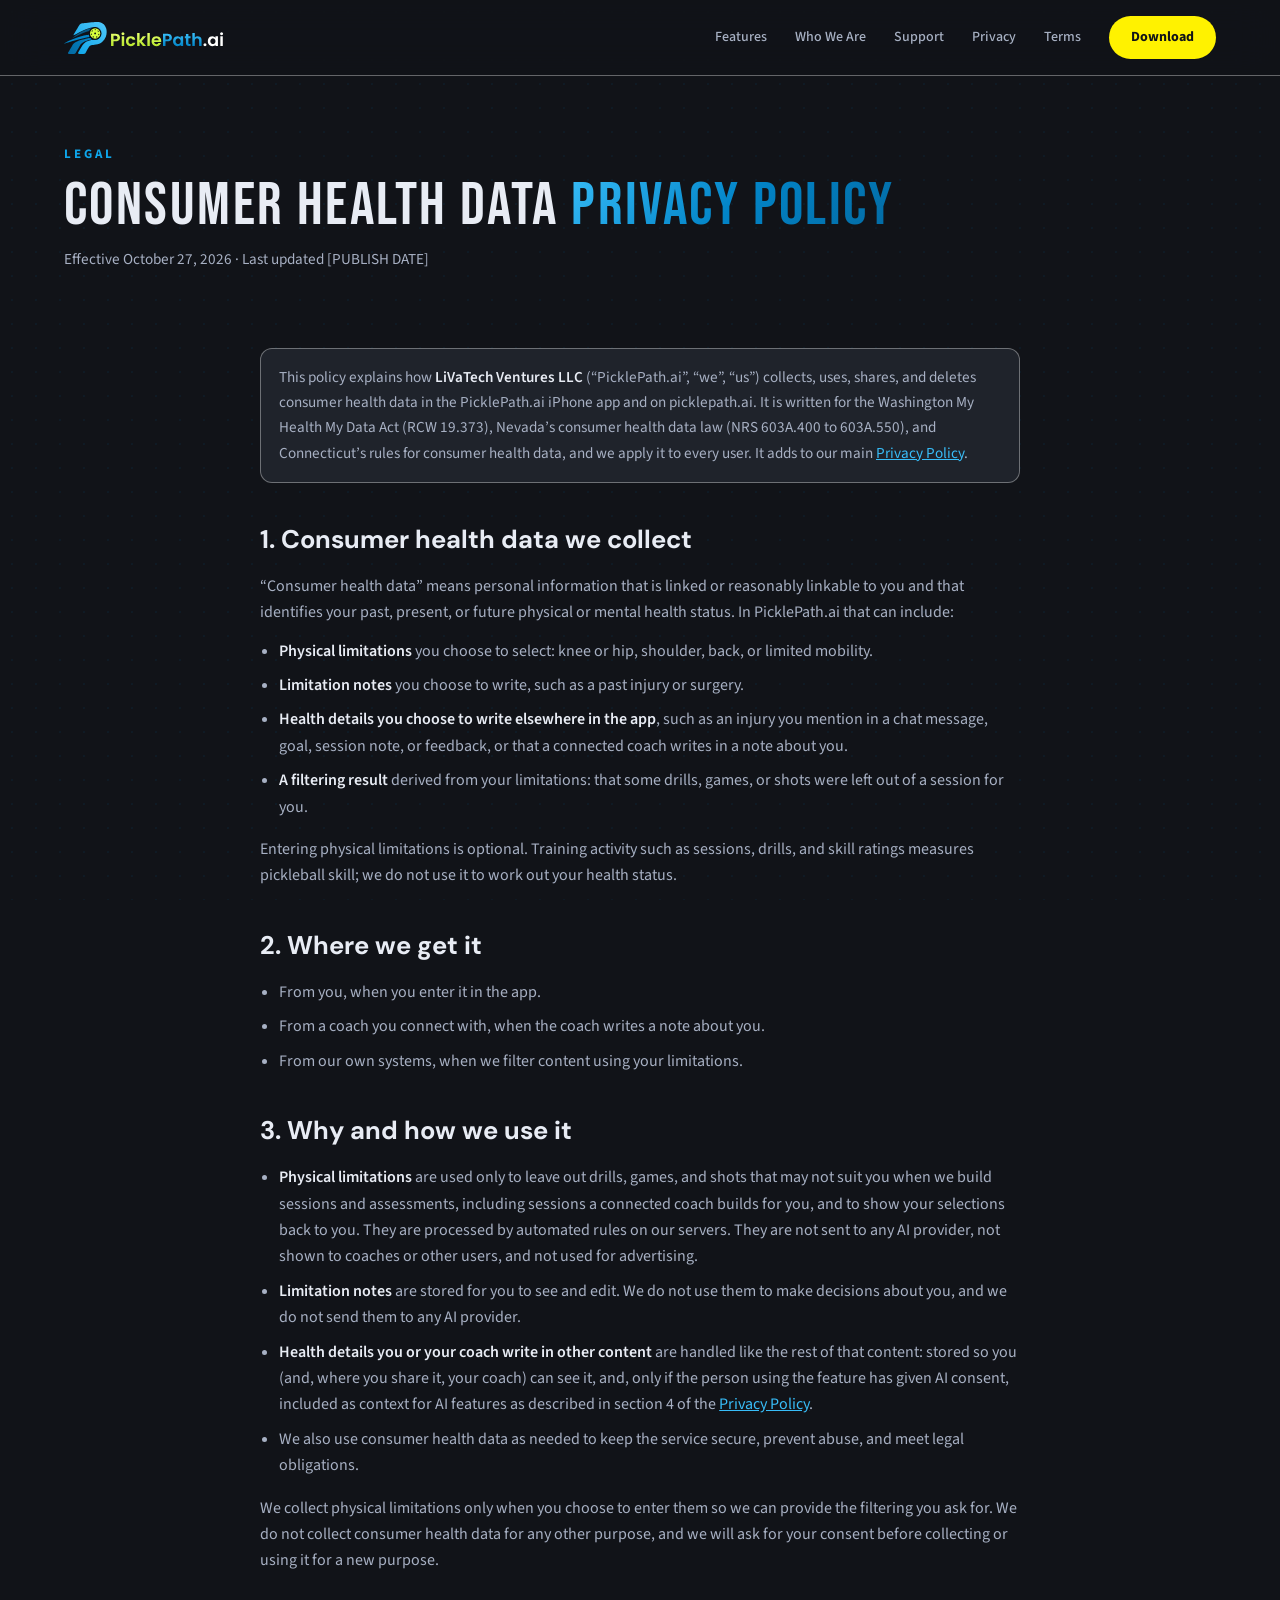
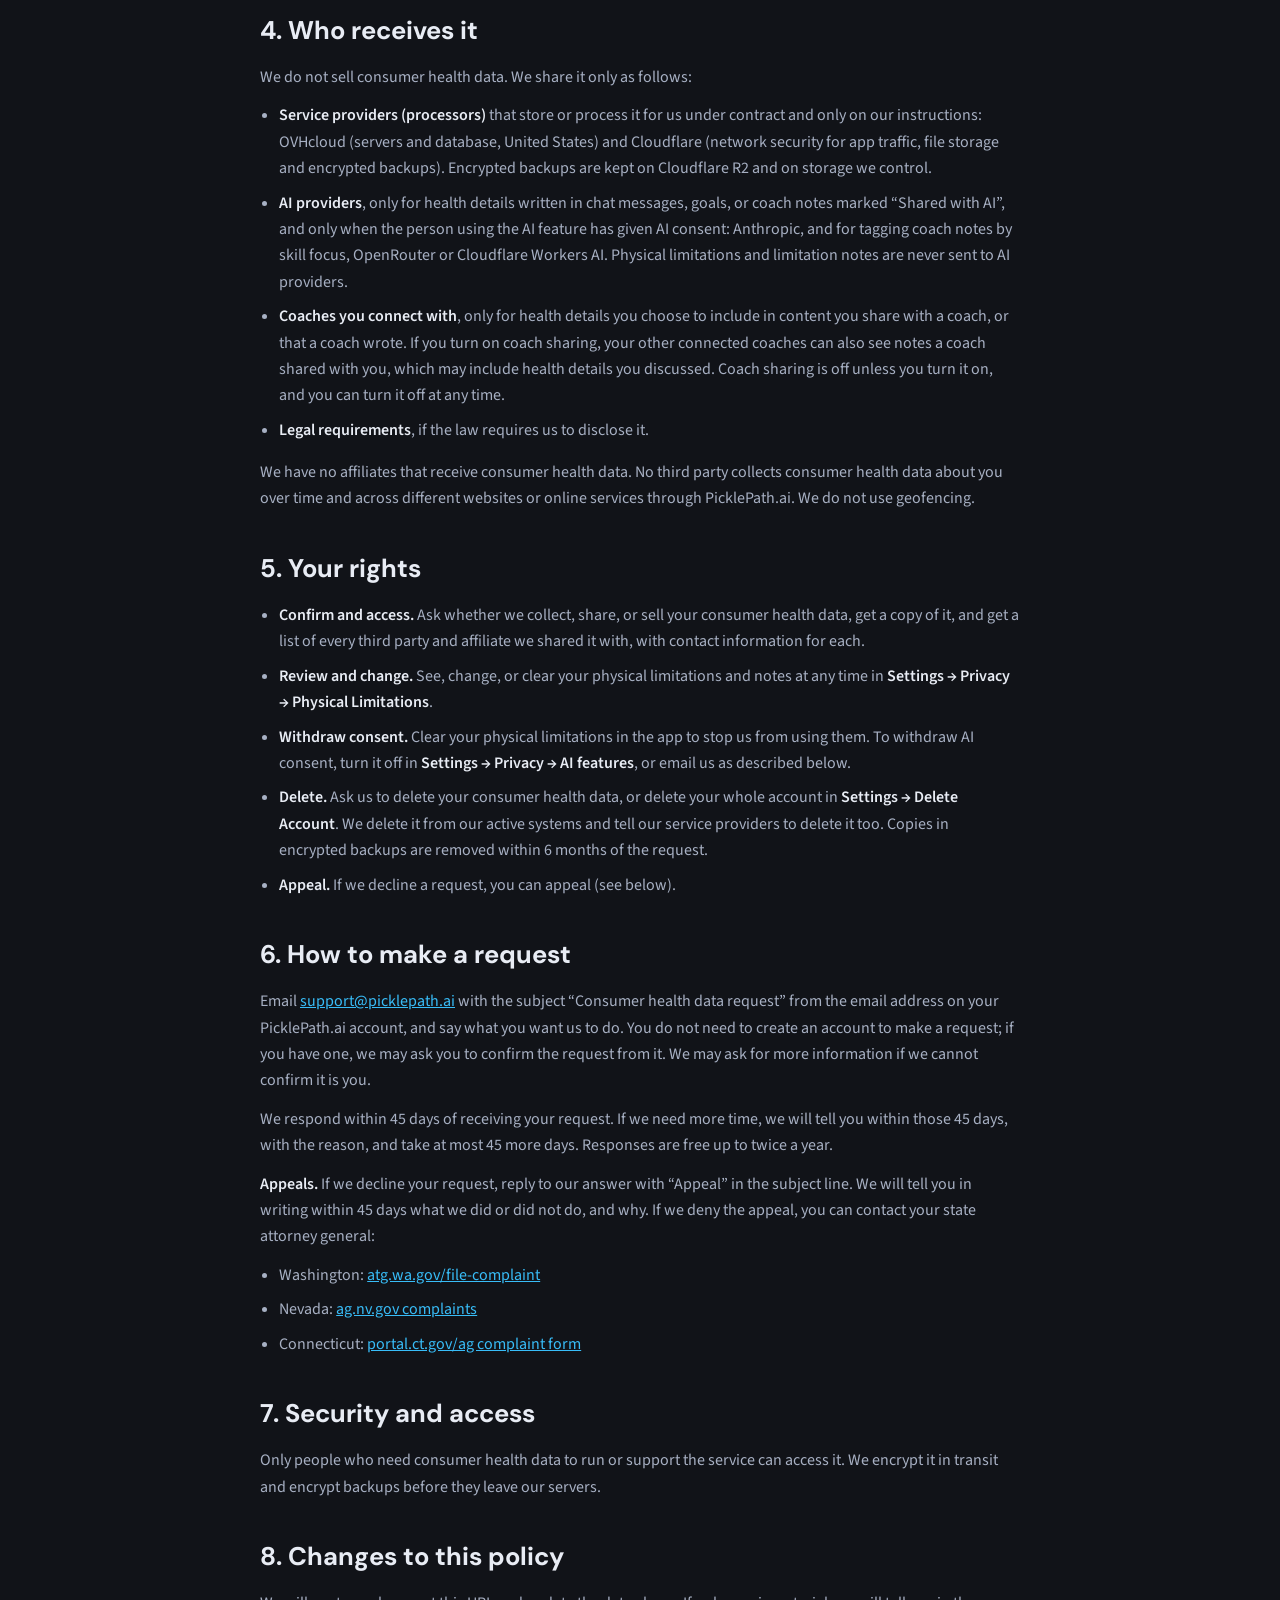
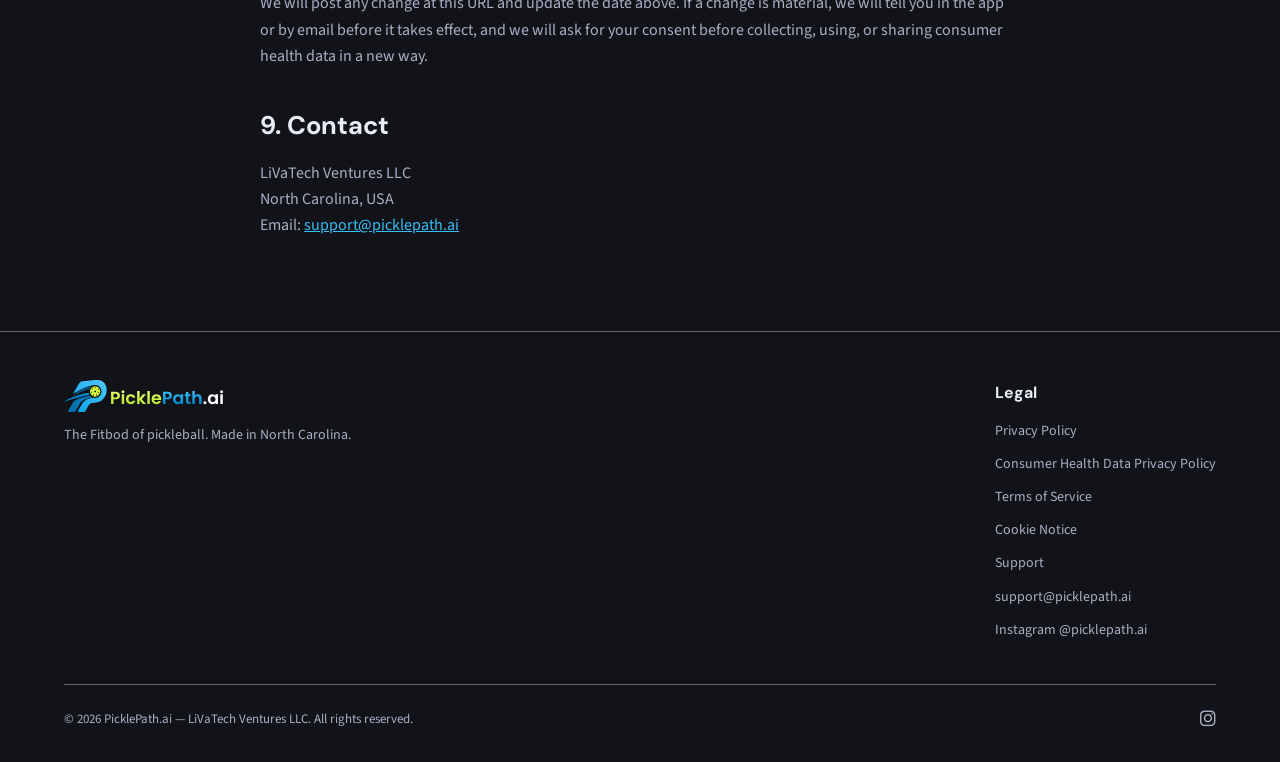
==== commit 55aab4e5: "Merge f3ecf26c02c5542d22b5c24e12d64295f3ee9c23 into c7d90215aac8fbab387ee9f625590aef31fab925" ====
--- a/consumer-health-data/index.html
+++ b/consumer-health-data/index.html
@@ -35,7 +35,7 @@
   <div class="container">
     <span class="section-label">Legal</span>
     <h1>Consumer Health Data <span class="gradient-text">Privacy Policy</span></h1>
-    <p class="legal-meta">Effective October 27, 2026 · Last updated October 27, 2026</p>
+    <p class="legal-meta">Effective October 27, 2026 · Last updated [PUBLISH DATE]</p>
   </div>
 </header>
 
@@ -75,7 +75,7 @@
   <ul>
     <li><strong>Service providers (processors)</strong> that store or process it for us under contract and only on our instructions: OVHcloud (servers and database, United States) and Cloudflare (network security for app traffic, file storage and encrypted backups). Encrypted backups are kept on Cloudflare R2 and on storage we control.</li>
     <li><strong>AI providers</strong>, only for health details written in chat messages, goals, or coach notes marked “Shared with AI”, and only when the person using the AI feature has given AI consent: Anthropic, and for tagging coach notes by skill focus, OpenRouter or Cloudflare Workers AI. Physical limitations and limitation notes are never sent to AI providers.</li>
-    <li><strong>A coach you connect with</strong>, only for health details you choose to include in content you share with that coach, or that the coach wrote.</li>
+    <li><strong>Coaches you connect with</strong>, only for health details you choose to include in content you share with a coach, or that a coach wrote. If you turn on coach sharing, your other connected coaches can also see notes a coach shared with you, which may include health details you discussed. Coach sharing is off unless you turn it on, and you can turn it off at any time.</li>
     <li><strong>Legal requirements</strong>, if the law requires us to disclose it.</li>
   </ul>
   <p>We have no affiliates that receive consumer health data. No third party collects consumer health data about you over time and across different websites or online services through PicklePath.ai. We do not use geofencing.</p>
